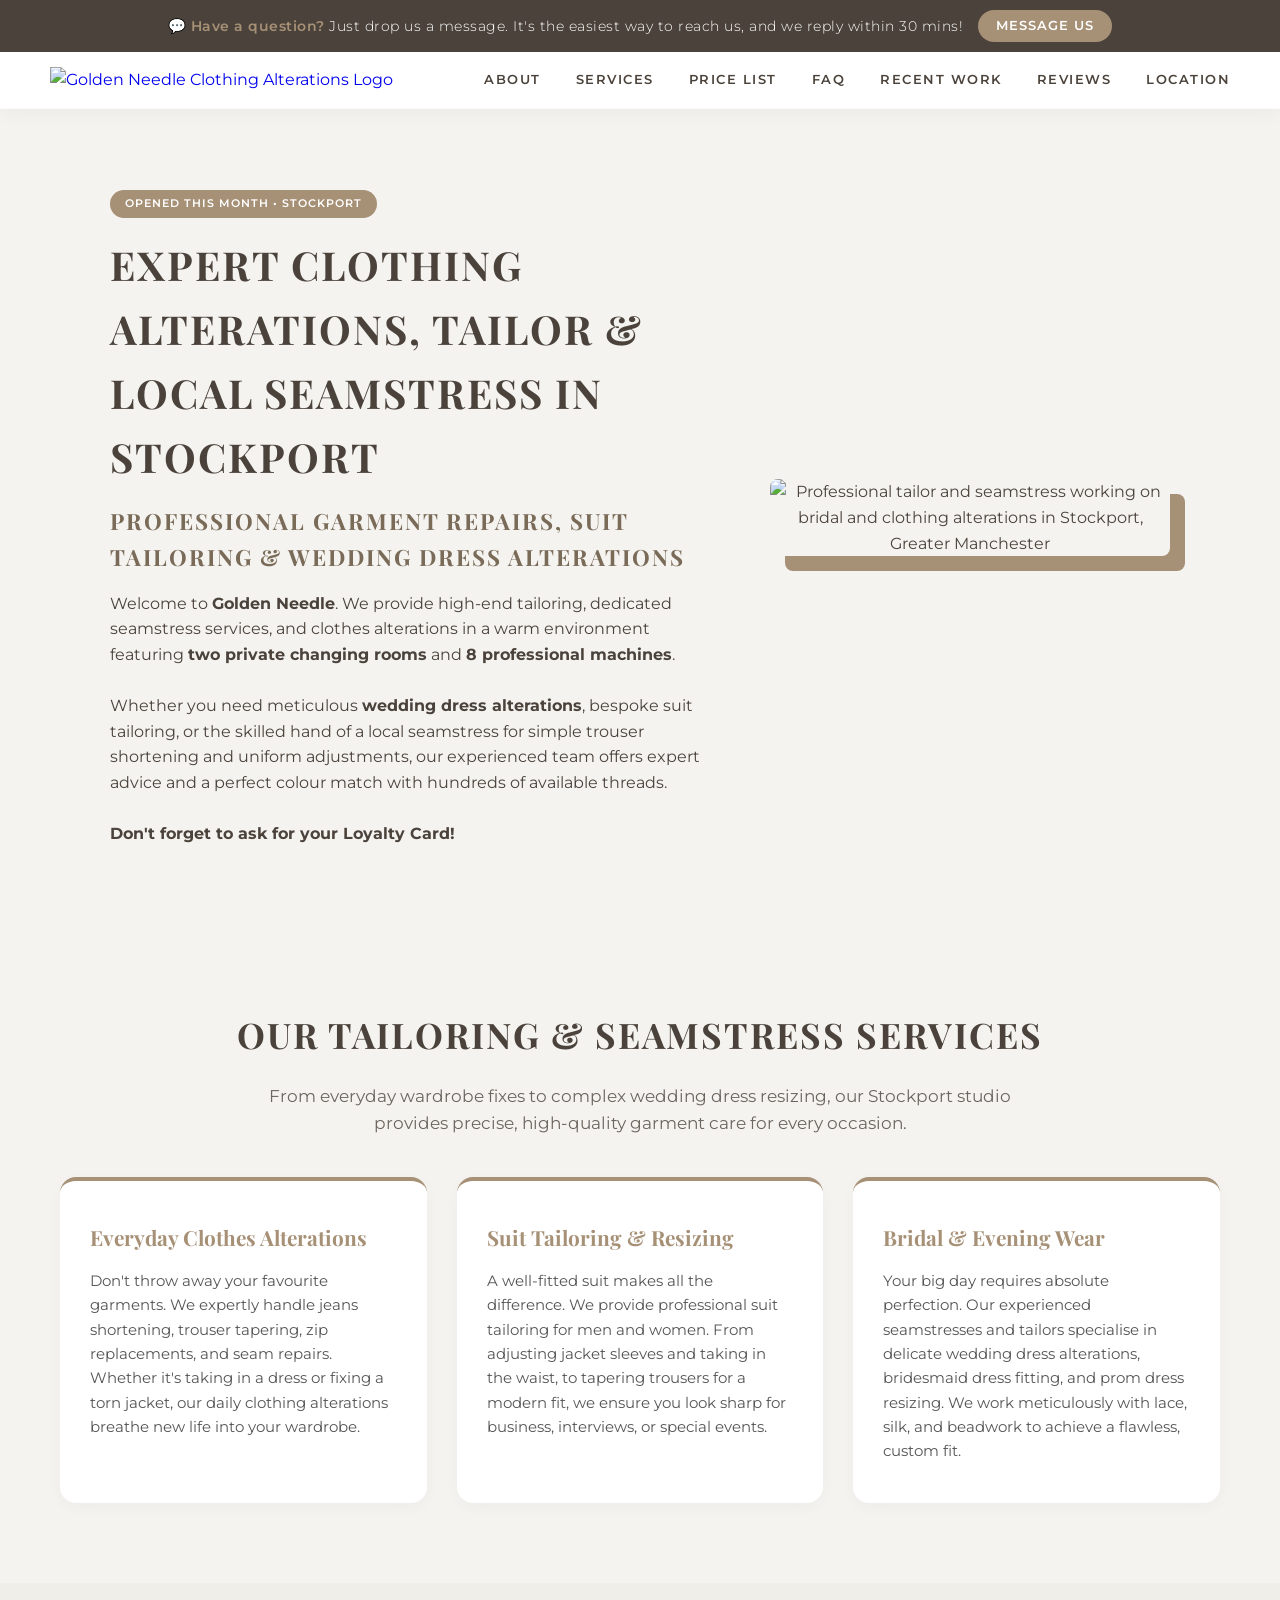
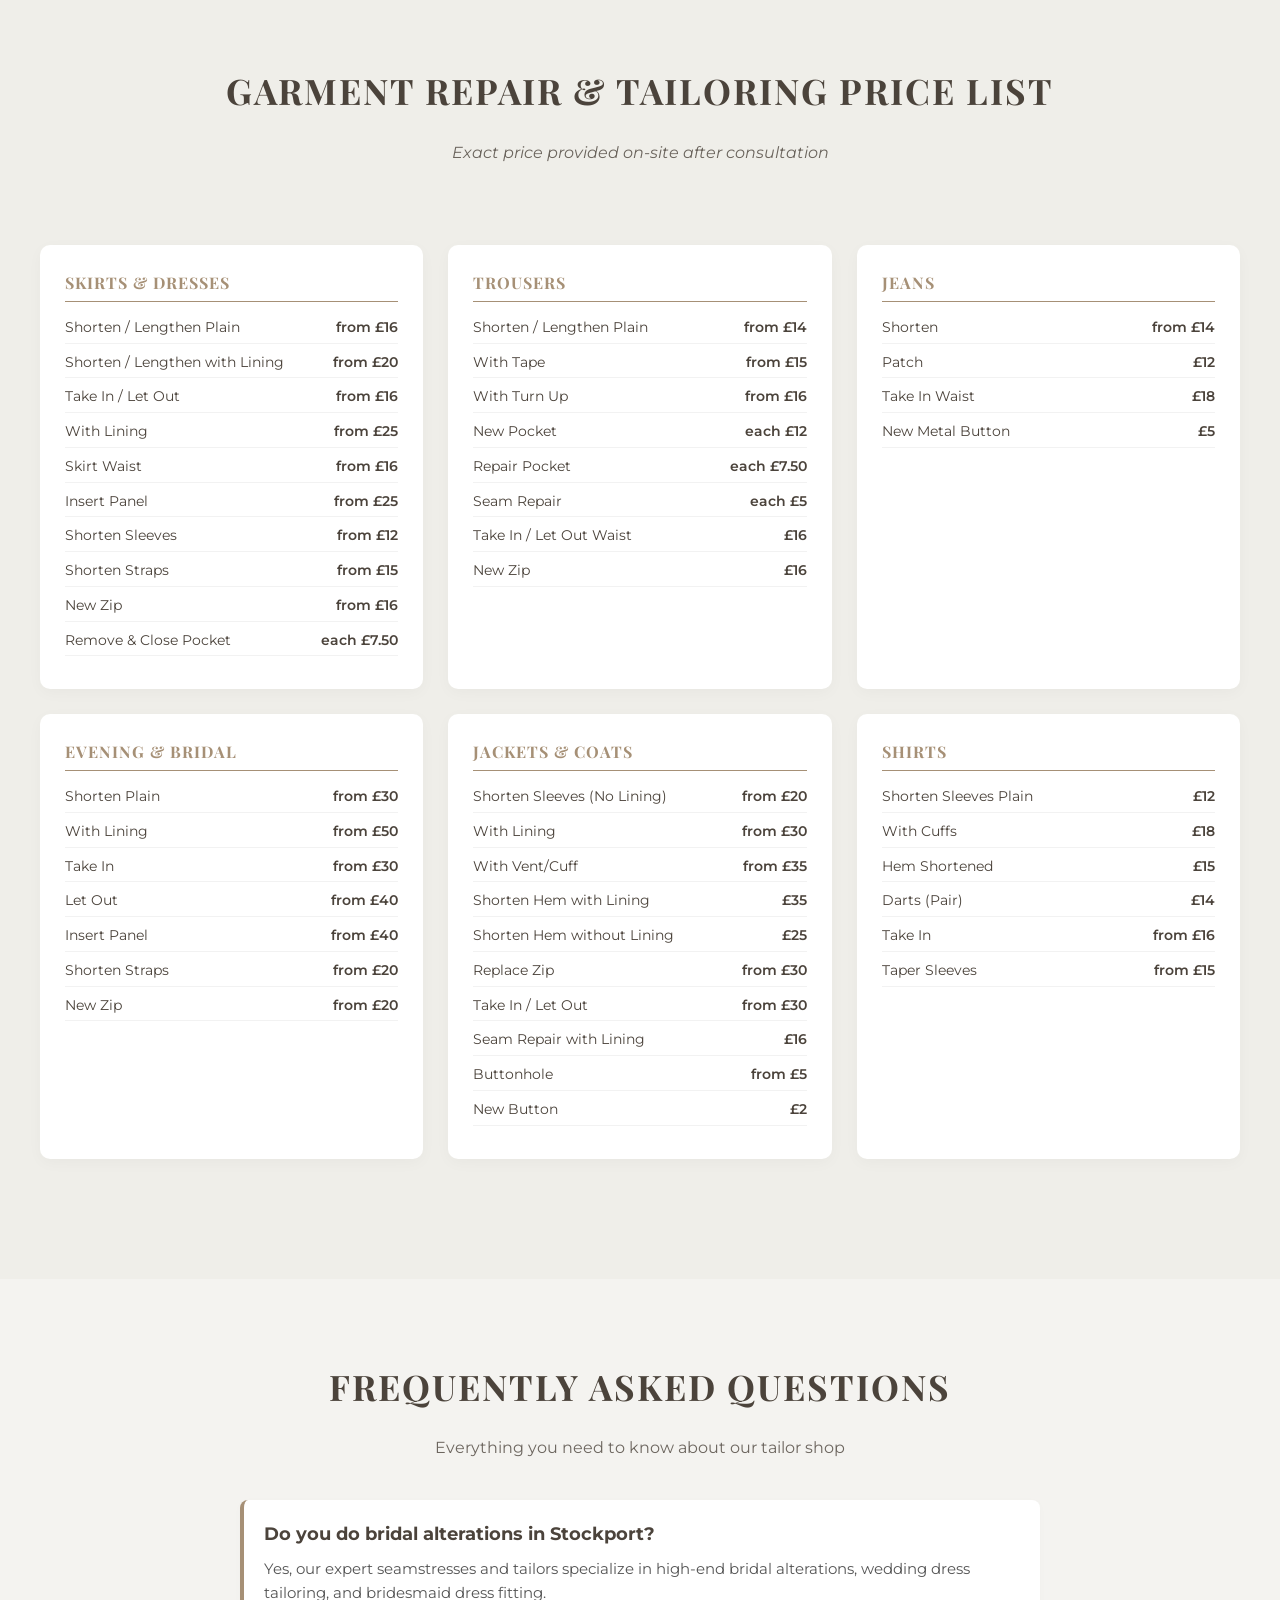
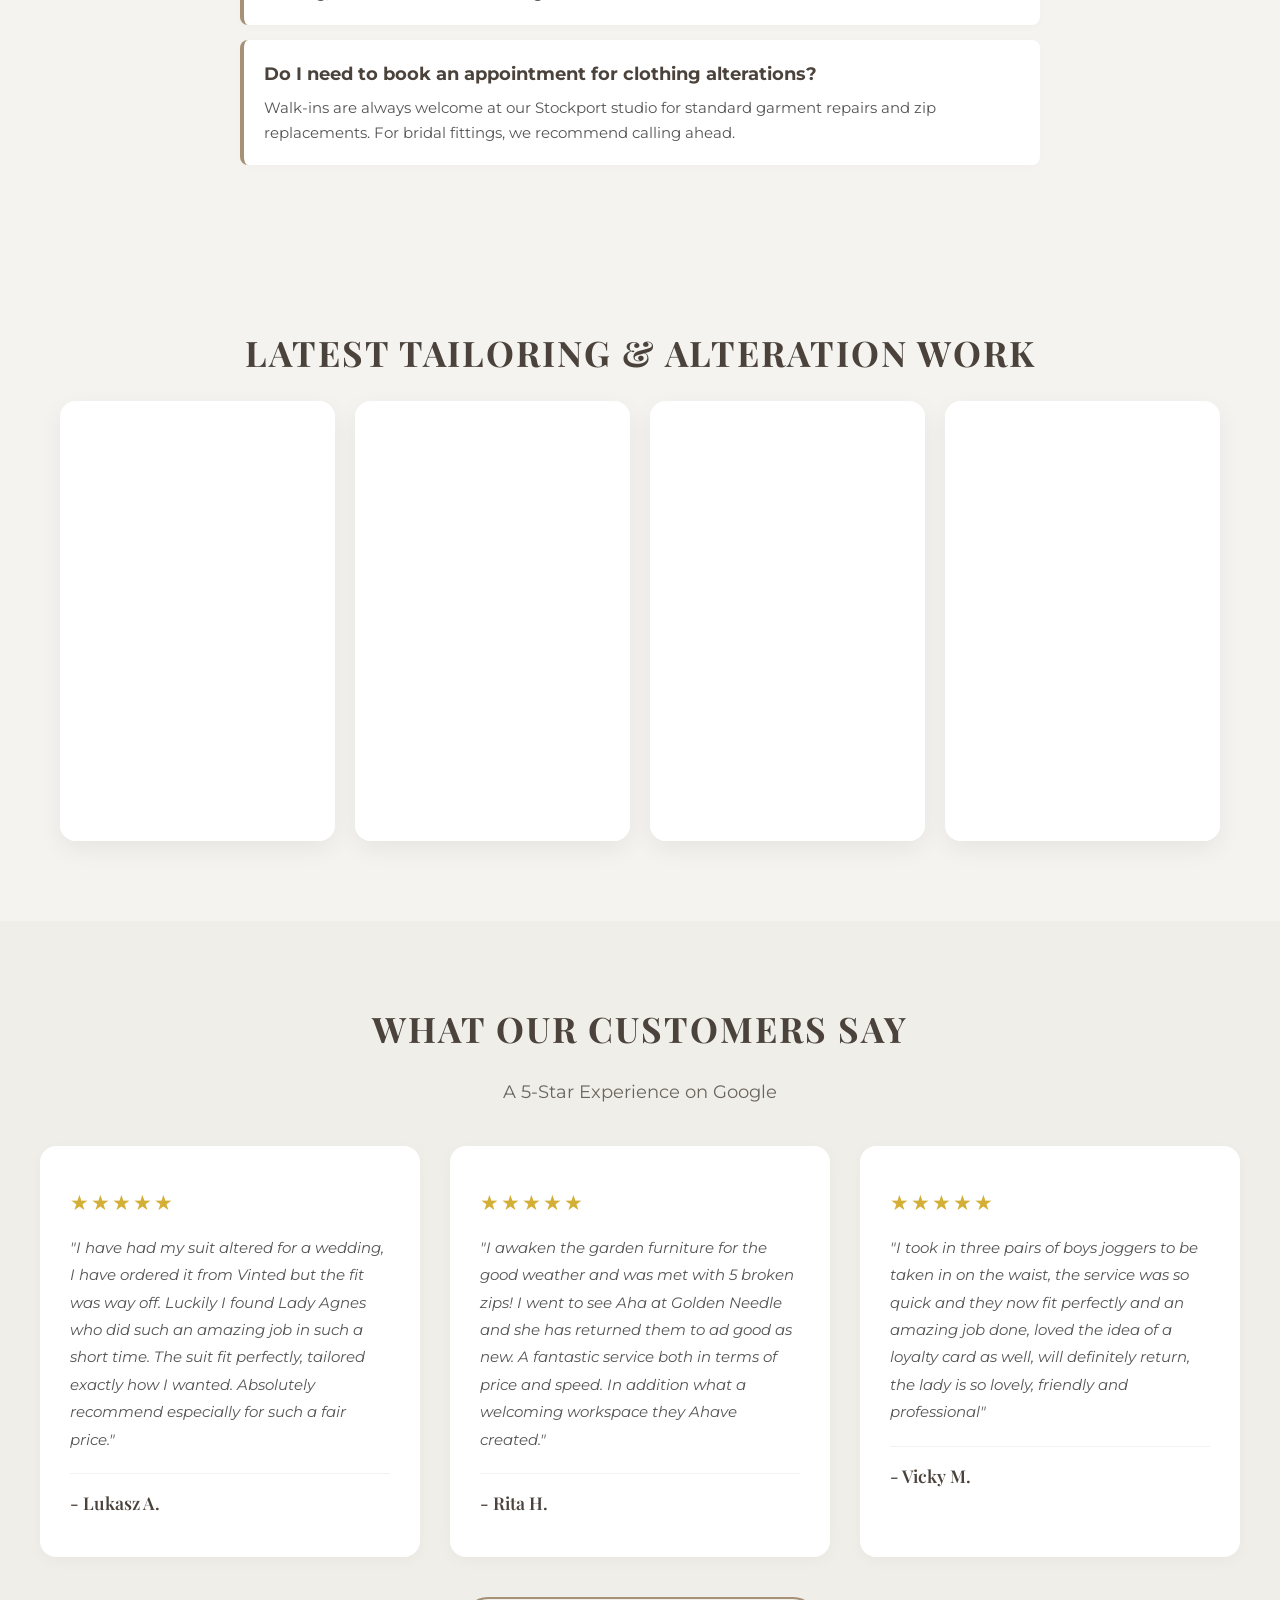
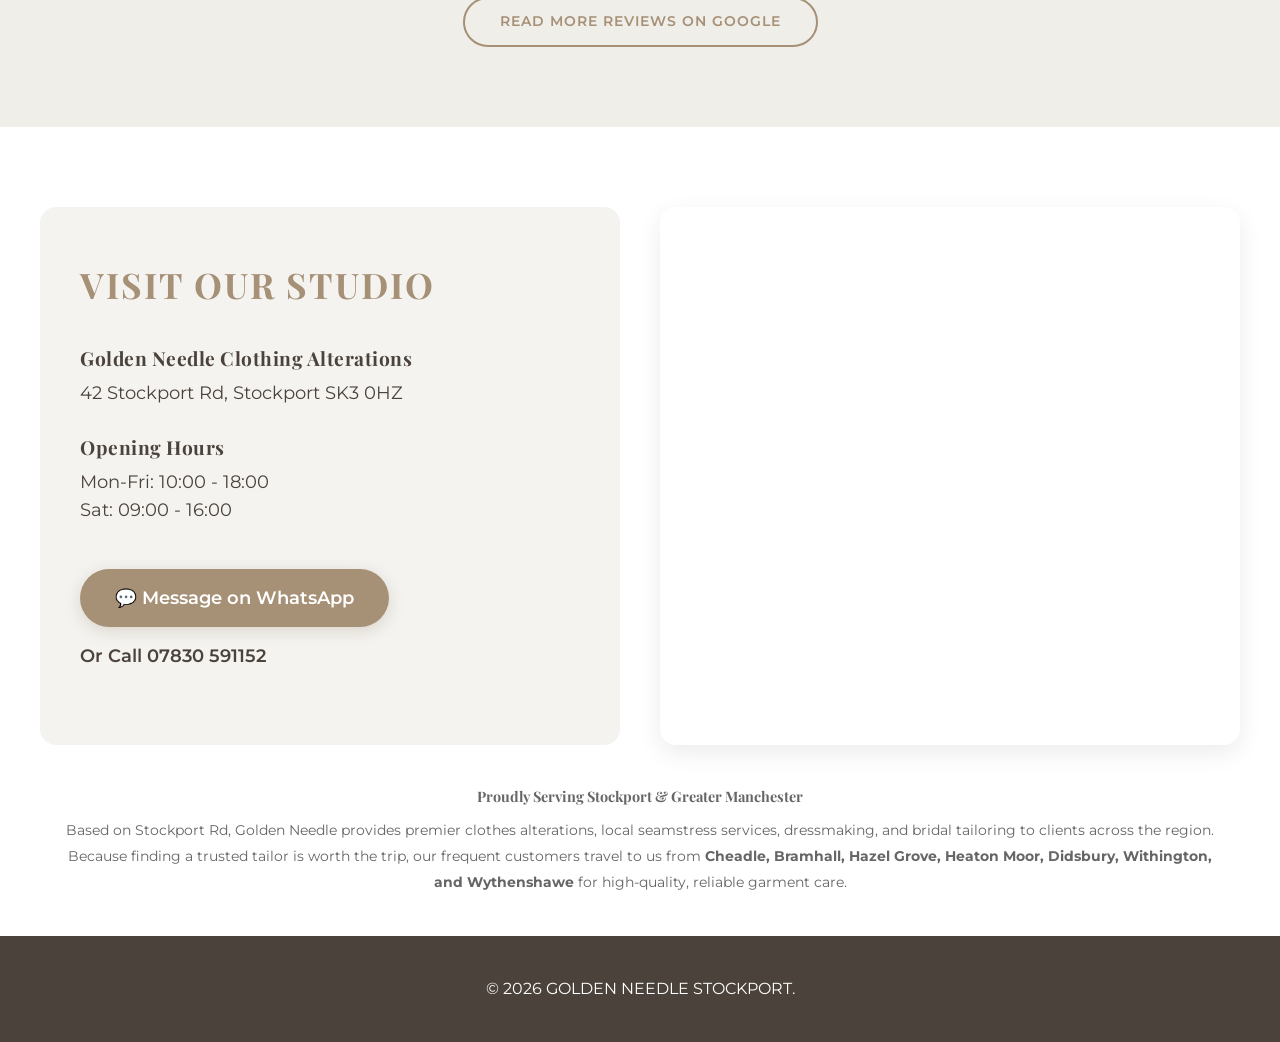
==== index.html @ 13699a10 "Update index.html" ====
<!DOCTYPE html>
<html lang="en-GB"> <head>
    <meta charset="UTF-8">
    <meta name="viewport" content="width=device-width, initial-scale=1.0">
    <meta name="theme-color" content="#A69076"> 
    <title>Clothing Alterations, Tailor & Seamstress Stockport | Golden Needle</title>
    <meta name="description" content="Top-rated clothing alterations, local seamstress, and tailor in Stockport. Serving Cheadle, Bramhall, Didsbury, and Greater Manchester. Bridal, suits, and everyday garment repairs.">
    <meta name="keywords" content="clothes alterations stockport, tailor stockport, local seamstress stockport, clothing repairs cheadle, wedding dress alterations stockport, suit tailoring bramhall">
    <link rel="canonical" href="https://www.yourwebsite.com/">
    
    <link rel="icon" href="logo-96x96.png" sizes="96x96" type="image/png">
    <link rel="apple-touch-icon" href="apple-touch-icon.png"> 
    <meta property="og:title" content="Golden Needle | Expert Clothing Alterations, Tailor & Seamstress">
    <meta property="og:description" content="Professional tailoring and local seamstress serving Stockport and Greater Manchester. Bridal wear, suits, and everyday garment repairs.">
    <meta property="og:image" content="image_0.png">
    <meta property="og:type" content="website">

    <script type="application/ld+json">
    [
      {
        "@context": "https://schema.org",
        "@type": "TailorShop",
        "name": "Golden Needle Clothing Alterations",
        "image": "image_0.png",
        "logo": "image_0.png",
        "url": "https://www.yourwebsite.com/",
        "telephone": "07830591152",
        "address": {
          "@type": "PostalAddress",
          "streetAddress": "42 Stockport Rd",
          "addressLocality": "Stockport",
          "postalCode": "SK3 0HZ",
          "addressRegion": "Greater Manchester",
          "addressCountry": "GB"
        },
        "geo": {
          "@type": "GeoCoordinates",
          "latitude": 53.4084, 
          "longitude": -2.1493 
        },
        "areaServed": [
          {"@type": "City", "name": "Stockport"},
          {"@type": "City", "name": "Cheadle"},
          {"@type": "City", "name": "Bramhall"},
          {"@type": "City", "name": "Hazel Grove"},
          {"@type": "City", "name": "Heaton Moor"},
          {"@type": "City", "name": "Didsbury"},
          {"@type": "City", "name": "Manchester"}
        ],
        "openingHoursSpecification": [
          {
            "@type": "OpeningHoursSpecification",
            "dayOfWeek": ["Monday", "Tuesday", "Wednesday", "Thursday", "Friday"],
            "opens": "10:00",
            "closes": "18:00"
          },
          {
            "@type": "OpeningHoursSpecification",
            "dayOfWeek": "Saturday",
            "opens": "09:00",
            "closes": "16:00"
          }
        ],
        "priceRange": "£"
      },
      {
        "@context": "https://schema.org",
        "@type": "FAQPage",
        "mainEntity": [
          {
            "@type": "Question",
            "name": "Do you do bridal alterations in Stockport?",
            "acceptedAnswer": {
              "@type": "Answer",
              "text": "Yes, our expert seamstresses and tailors specialize in high-end bridal alterations, wedding dress tailoring, and bridesmaid dress fitting."
            }
          },
          {
            "@type": "Question",
            "name": "Do I need to book an appointment for clothing alterations?",
            "acceptedAnswer": {
              "@type": "Answer",
              "text": "Walk-ins are always welcome at our Stockport studio for standard garment repairs and zip replacements. For bridal fittings, we recommend calling ahead."
            }
          }
        ]
      }
    ]
    </script>

    <style>
        @import url('https://fonts.googleapis.com/css2?family=Montserrat:wght@300;400;600&family=Playfair+Display:ital,wght@0,600;1,600&display=swap');

        :root {
            --bg-color: #F4F3F0; 
            --text-color: #4B433B; 
            --accent-color: #A69076; 
        }

        * { margin: 0; padding: 0; box-sizing: border-box; scroll-behavior: smooth; }
        body { font-family: 'Montserrat', sans-serif; background-color: var(--bg-color); color: var(--text-color); line-height: 1.6; }
        h1, h2, h3, h4 { font-family: 'Playfair Display', serif; }
        
        /* Updated Subtle Top Banner */
        .top-banner {
            background-color: var(--text-color);
            color: #ffffff;
            text-align: center;
            padding: 10px 20px;
            font-size: 0.9rem;
            display: flex;
            justify-content: center;
            align-items: center;
            gap: 15px;
            flex-wrap: wrap;
            z-index: 1001;
            position: relative;
            letter-spacing: 0.5px;
        }
        .top-banner p { margin: 0; font-weight: 300; }
        .top-banner strong { font-weight: 600; color: var(--accent-color); }
        .wa-btn-small {
            background-color: var(--accent-color);
            color: #ffffff;
            text-decoration: none;
            padding: 6px 18px;
            border-radius: 30px;
            font-weight: 600;
            font-size: 0.8rem;
            text-transform: uppercase;
            letter-spacing: 1px;
            transition: background-color 0.2s ease, transform 0.2s ease;
        }
        .wa-btn-small:hover {
            background-color: #8f7961;
            transform: translateY(-2px);
        }

        header {
            padding: 15px 50px;
            display: flex; justify-content: space-between; align-items: center;
            background-color: rgba(255, 255, 255, 0.95);
            backdrop-filter: blur(10px);
            -webkit-backdrop-filter: blur(10px);
            position: sticky; top: 0; z-index: 1000;
            box-shadow: 0 4px 20px rgba(0,0,0,0.04);
            border-bottom: 1px solid rgba(0,0,0,0.02);
        }

        .logo { display: flex; align-items: center; text-decoration: none; }
        .logo-img { max-height: 90px; width: auto; display: block; }

        .nav-links { display: flex; align-items: center; }
        .nav-links a { 
            margin-left: 35px; font-weight: 600; text-transform: uppercase; 
            font-size: 0.8rem; letter-spacing: 1.5px; text-decoration: none; 
            color: var(--text-color); transition: color 0.3s ease; position: relative;
        }
        .nav-links a::after {
            content: ''; position: absolute; width: 0; height: 2px;
            bottom: -6px; left: 0; background-color: var(--accent-color); transition: width 0.3s ease;
        }
        .nav-links a:hover { color: var(--accent-color); }
        .nav-links a:hover::after { width: 100%; }

        .about-section { 
            padding: 80px 20px; max-width: 1100px; margin: 0 auto; 
            display: grid; grid-template-columns: 1.2fr 0.8fr; gap: 60px; align-items: center; 
        }
        .about-text { text-align: left; }
        .about-images img { 
            width: 100%; height: auto; border-radius: 8px; box-shadow: 15px 15px 0px var(--accent-color); 
        }
        .badge { display: inline-block; padding: 5px 15px; background: var(--accent-color); color: white; border-radius: 20px; font-size: 0.7rem; font-weight: 600; margin-bottom: 15px; letter-spacing: 1px; }

        .price-grid { display: grid; grid-template-columns: repeat(auto-fit, minmax(320px, 1fr)); gap: 25px; padding: 40px 0; }
        .price-cat { background: #fff; padding: 25px; border-radius: 10px; text-align: left; box-shadow: 0 4px 15px rgba(0,0,0,0.03); }
        .price-cat h3 { border-bottom: 1px solid var(--accent-color); margin-bottom: 15px; padding-bottom: 5px; text-transform: uppercase; font-size: 1rem; letter-spacing: 1px; color: var(--accent-color); }
        .item { display: flex; justify-content: space-between; margin-bottom: 8px; font-size: 0.85rem; border-bottom: 1px solid rgba(0,0,0,0.05); padding-bottom: 4px; }
        .item span:last-child { font-weight: 600; white-space: nowrap; padding-left: 10px; }

        section { padding: 80px 20px; max-width: 1200px; margin: 0 auto; text-align: center; }
        h1 { font-size: 2.5rem; margin-bottom: 15px; text-transform: uppercase; letter-spacing: 2px; }
        h2 { font-size: 2.2rem; margin-bottom: 20px; text-transform: uppercase; letter-spacing: 2px; }

        /* FAQ Section Styling */
        .faq-grid { display: grid; grid-template-columns: 1fr; gap: 15px; text-align: left; max-width: 800px; margin: 40px auto 0; }
        .faq-item { background: #fff; padding: 20px; border-radius: 8px; border-left: 4px solid var(--accent-color); box-shadow: 0 2px 10px rgba(0,0,0,0.02); }
        .faq-item h3 { font-family: 'Montserrat', sans-serif; font-size: 1.1rem; color: var(--text-color); margin-bottom: 8px; }
        .faq-item p { font-size: 0.95rem; color: #555; }

        .insta-container { padding: 80px 20px; background-color: var(--bg-color); }
        .insta-grid { display: grid; grid-template-columns: repeat(4, 1fr); gap: 20px; max-width: 1200px; margin: 0 auto; }
        .insta-item { background: #ffffff; border-radius: 16px; overflow: hidden; box-shadow: 0 8px 24px rgba(0, 0, 0, 0.06); transition: transform 0.3s ease, box-shadow 0.3s ease; }
        .insta-item:hover { transform: translateY(-4px); box-shadow: 0 12px 32px rgba(0, 0, 0, 0.12); }
        .insta-item iframe { width: 100%; height: 440px; border: none; background: #fff; display: block; }

        #reviews { background-color: #efeee9; max-width: 100%; }
        .review-grid { display: grid; grid-template-columns: repeat(auto-fit, minmax(300px, 1fr)); gap: 30px; max-width: 1200px; margin: 40px auto 0; }
        .review-card { background: #ffffff; padding: 40px 30px; border-radius: 16px; box-shadow: 0 4px 15px rgba(0,0,0,0.03); text-align: left; position: relative; }
        .stars { color: #D4AF37; font-size: 1.3rem; margin-bottom: 15px; letter-spacing: 2px; }
        .review-text { font-style: italic; margin-bottom: 20px; color: #555; line-height: 1.8; font-size: 0.95rem; }
        .reviewer-name { font-weight: 600; font-family: 'Playfair Display', serif; color: var(--text-color); font-size: 1.1rem; border-top: 1px solid rgba(0,0,0,0.05); padding-top: 15px; }
        
        .btn-outline { display: inline-block; margin-top: 40px; padding: 12px 35px; border: 2px solid var(--accent-color); color: var(--accent-color); text-decoration: none; font-weight: 600; border-radius: 30px; transition: all 0.3s ease; text-transform: uppercase; font-size: 0.85rem; letter-spacing: 1px; }
        .btn-outline:hover { background-color: var(--accent-color); color: #ffffff; }

        #contact { background-color: #ffffff; max-width: 100%; padding-bottom: 40px; }
        .contact-wrapper { max-width: 1200px; margin: 0 auto; display: grid; grid-template-columns: 1fr 1fr; gap: 40px; align-items: stretch; }
        .contact-card { background-color: var(--bg-color); padding: 50px 40px; border-radius: 16px; text-align: left; display: flex; flex-direction: column; justify-content: center; }
        .contact-card h2 { text-align: left; margin-bottom: 30px; color: var(--accent-color); }
        .contact-info-block { margin-bottom: 25px; font-size: 1.1rem; }
        .contact-info-block strong { display: block; margin-bottom: 5px; color: var(--text-color); font-family: 'Playfair Display', serif; font-size: 1.2rem; letter-spacing: 0.5px; }
        
        /* Updated Call/Message Button for Contact Section */
        .btn-call { display: inline-block; margin-top: 10px; padding: 15px 35px; background-color: var(--accent-color); color: #ffffff; text-decoration: none; font-weight: 600; border-radius: 30px; text-align: center; transition: background-color 0.3s ease, transform 0.2s ease; box-shadow: 0 4px 15px rgba(166, 144, 118, 0.3); }
        .btn-call:hover { background-color: #8f7961; transform: translateY(-2px); }
        
        .map-container { border-radius: 16px; overflow: hidden; box-shadow: 0 8px 24px rgba(0, 0, 0, 0.08); min-height: 450px; }
        .map-container iframe { width: 100%; height: 100%; border: none; display: block; }
        
        .service-areas { max-width: 1200px; margin: 40px auto 0; text-align: center; padding: 0 20px; font-size: 0.9rem; color: #666; }
        .service-areas p { margin-top: 10px; line-height: 1.8; }

        @media (max-width: 992px) { .insta-grid { grid-template-columns: repeat(2, 1fr); } }
        @media (max-width: 850px) { .contact-wrapper { grid-template-columns: 1fr; } .map-container { min-height: 350px; } }
        @media (max-width: 768px) {
            .top-banner { flex-direction: column; gap: 10px; text-align: center; padding: 15px; }
            header { padding: 15px 20px; flex-direction: column; gap: 15px; }
            .nav-links { flex-wrap: wrap; justify-content: center; gap: 15px; }
            .nav-links a { margin-left: 0; }
            .about-section { grid-template-columns: 1fr; text-align: center; }
            .about-text { order: 2; }
            .about-images { order: 1; margin-bottom: 40px; }
            .insta-container { padding: 40px 15px; }
            h1 { font-size: 2rem; }
            h2 { font-size: 1.8rem; }
            .contact-card { padding: 30px 20px; }
            .insta-grid { grid-template-columns: 1fr; }
        }
    </style>
</head>
<body>

    <div class="top-banner">
        <p>💬 <strong>Have a question?</strong> Just drop us a message. It's the easiest way to reach us, and we reply within 30 mins!</p>
        <a href="https://wa.me/447830591152" target="_blank" rel="noopener noreferrer" class="wa-btn-small">Message Us</a>
    </div>

    <header>
        <a href="#" class="logo" aria-label="Golden Needle Home">
            <img src="image_0.png" alt="Golden Needle Clothing Alterations Logo" class="logo-img">
        </a>
        <nav class="nav-links" aria-label="Main Navigation">
            <a href="#about">About</a>
            <a href="#services">Services</a>
            <a href="#prices">Price List</a>
            <a href="#faq">FAQ</a>
            <a href="#social">Recent Work</a>
            <a href="#reviews">Reviews</a>
            <a href="#contact">Location</a>
        </nav>
    </header>

    <main>
        <section id="about" class="about-section">
            <div class="about-text">
                <span class="badge">OPENED THIS MONTH • STOCKPORT</span>
                
                <h1>Expert Clothing Alterations, Tailor & Local Seamstress in Stockport</h1>
                <h2 style="font-size: 1.4rem; color: #7a6b58; margin-bottom: 15px;">Professional Garment Repairs, Suit Tailoring & Wedding Dress Alterations</h2>
                
                <p>Welcome to <strong>Golden Needle</strong>. We provide high-end tailoring, dedicated seamstress services, and clothes alterations in a warm environment featuring <strong>two private changing rooms</strong> and <strong>8 professional machines</strong>.</p>
                <br>
                <p>Whether you need meticulous <strong>wedding dress alterations</strong>, bespoke suit tailoring, or the skilled hand of a local seamstress for simple trouser shortening and uniform adjustments, our experienced team offers expert advice and a perfect colour match with hundreds of available threads.</p>
                <br>
                <p><strong>Don't forget to ask for your Loyalty Card!</strong></p>
            </div>
            <div class="about-images">
                <img src="lady.jpg" alt="Professional tailor and seamstress working on bridal and clothing alterations in Stockport, Greater Manchester">
            </div>
        </section>

        <section id="services" style="padding: 80px 20px; max-width: 1200px; margin: 0 auto; text-align: center;">
            <h2>Our Tailoring & Seamstress Services</h2>
            <p style="opacity: 0.8; max-width: 800px; margin: 0 auto 40px; font-size: 1.05rem;">
                From everyday wardrobe fixes to complex wedding dress resizing, our Stockport studio provides precise, high-quality garment care for every occasion.
            </p>

            <div style="display: grid; grid-template-columns: repeat(auto-fit, minmax(300px, 1fr)); gap: 30px; text-align: left;">
                
                <div style="background: #fff; padding: 40px 30px; border-radius: 16px; box-shadow: 0 4px 15px rgba(0,0,0,0.03); border-top: 4px solid var(--accent-color);">
                    <h3 style="margin-bottom: 15px; color: var(--accent-color); font-size: 1.3rem;">Everyday Clothes Alterations</h3>
                    <p style="font-size: 0.95rem; color: #555;">
                        Don't throw away your favourite garments. We expertly handle jeans shortening, trouser tapering, zip replacements, and seam repairs. Whether it's taking in a dress or fixing a torn jacket, our daily clothing alterations breathe new life into your wardrobe.
                    </p>
                </div>

                <div style="background: #fff; padding: 40px 30px; border-radius: 16px; box-shadow: 0 4px 15px rgba(0,0,0,0.03); border-top: 4px solid var(--accent-color);">
                    <h3 style="margin-bottom: 15px; color: var(--accent-color); font-size: 1.3rem;">Suit Tailoring & Resizing</h3>
                    <p style="font-size: 0.95rem; color: #555;">
                        A well-fitted suit makes all the difference. We provide professional suit tailoring for men and women. From adjusting jacket sleeves and taking in the waist, to tapering trousers for a modern fit, we ensure you look sharp for business, interviews, or special events.
                    </p>
                </div>

                <div style="background: #fff; padding: 40px 30px; border-radius: 16px; box-shadow: 0 4px 15px rgba(0,0,0,0.03); border-top: 4px solid var(--accent-color);">
                    <h3 style="margin-bottom: 15px; color: var(--accent-color); font-size: 1.3rem;">Bridal & Evening Wear</h3>
                    <p style="font-size: 0.95rem; color: #555;">
                        Your big day requires absolute perfection. Our experienced seamstresses and tailors specialise in delicate wedding dress alterations, bridesmaid dress fitting, and prom dress resizing. We work meticulously with lace, silk, and beadwork to achieve a flawless, custom fit.
                    </p>
                </div>

            </div>
        </section>

        <section id="prices" style="background: #efeee9; max-width: 100%;">
            <div style="max-width: 1200px; margin: 0 auto;">
                <h2>Garment Repair & Tailoring Price List</h2>
                <p style="margin-bottom: 40px; opacity: 0.8;"><i>Exact price provided on-site after consultation</i></p>
                
                <div class="price-grid">
                    <div class="price-cat">
                        <h3>Skirts & Dresses</h3>
                        <div class="item"><span>Shorten / Lengthen Plain</span> <span>from £16</span></div>
                        <div class="item"><span>Shorten / Lengthen with Lining</span> <span>from £20</span></div>
                        <div class="item"><span>Take In / Let Out</span> <span>from £16</span></div>
                        <div class="item"><span>With Lining</span> <span>from £25</span></div>
                        <div class="item"><span>Skirt Waist</span> <span>from £16</span></div>
                        <div class="item"><span>Insert Panel</span> <span>from £25</span></div>
                        <div class="item"><span>Shorten Sleeves</span> <span>from £12</span></div>
                        <div class="item"><span>Shorten Straps</span> <span>from £15</span></div>
                        <div class="item"><span>New Zip</span> <span>from £16</span></div>
                        <div class="item"><span>Remove & Close Pocket</span> <span>each £7.50</span></div>
                    </div>

                    <div class="price-cat">
                        <h3>Trousers</h3>
                        <div class="item"><span>Shorten / Lengthen Plain</span> <span>from £14</span></div>
                        <div class="item"><span>With Tape</span> <span>from £15</span></div>
                        <div class="item"><span>With Turn Up</span> <span>from £16</span></div>
                        <div class="item"><span>New Pocket</span> <span>each £12</span></div>
                        <div class="item"><span>Repair Pocket</span> <span>each £7.50</span></div>
                        <div class="item"><span>Seam Repair</span> <span>each £5</span></div>
                        <div class="item"><span>Take In / Let Out Waist</span> <span>£16</span></div>
                        <div class="item"><span>New Zip</span> <span>£16</span></div>
                    </div>

                    <div class="price-cat">
                        <h3>Jeans</h3>
                        <div class="item"><span>Shorten</span> <span>from £14</span></div>
                        <div class="item"><span>Patch</span> <span>£12</span></div>
                        <div class="item"><span>Take In Waist</span> <span>£18</span></div>
                        <div class="item"><span>New Metal Button</span> <span>£5</span></div>
                    </div>

                    <div class="price-cat">
                        <h3>Evening & Bridal</h3> 
                        <div class="item"><span>Shorten Plain</span> <span>from £30</span></div>
                        <div class="item"><span>With Lining</span> <span>from £50</span></div>
                        <div class="item"><span>Take In</span> <span>from £30</span></div>
                        <div class="item"><span>Let Out</span> <span>from £40</span></div>
                        <div class="item"><span>Insert Panel</span> <span>from £40</span></div>
                        <div class="item"><span>Shorten Straps</span> <span>from £20</span></div>
                        <div class="item"><span>New Zip</span> <span>from £20</span></div>
                    </div>

                    <div class="price-cat">
                        <h3>Jackets & Coats</h3>
                        <div class="item"><span>Shorten Sleeves (No Lining)</span> <span>from £20</span></div>
                        <div class="item"><span>With Lining</span> <span>from £30</span></div>
                        <div class="item"><span>With Vent/Cuff</span> <span>from £35</span></div>
                        <div class="item"><span>Shorten Hem with Lining</span> <span>£35</span></div>
                        <div class="item"><span>Shorten Hem without Lining</span> <span>£25</span></div>
                        <div class="item"><span>Replace Zip</span> <span>from £30</span></div>
                        <div class="item"><span>Take In / Let Out</span> <span>from £30</span></div>
                        <div class="item"><span>Seam Repair with Lining</span> <span>£16</span></div>
                        <div class="item"><span>Buttonhole</span> <span>from £5</span></div>
                        <div class="item"><span>New Button</span> <span>£2</span></div>
                    </div>

                    <div class="price-cat">
                        <h3>Shirts</h3>
                        <div class="item"><span>Shorten Sleeves Plain</span> <span>£12</span></div>
                        <div class="item"><span>With Cuffs</span> <span>£18</span></div>
                        <div class="item"><span>Hem Shortened</span> <span>£15</span></div>
                        <div class="item"><span>Darts (Pair)</span> <span>£14</span></div>
                        <div class="item"><span>Take In</span> <span>from £16</span></div>
                        <div class="item"><span>Taper Sleeves</span> <span>from £15</span></div>
                    </div>
                </div>
            </div>
        </section>

        <section id="faq">
            <h2>Frequently Asked Questions</h2>
            <p style="opacity: 0.8;">Everything you need to know about our tailor shop</p>
            <div class="faq-grid">
                <div class="faq-item">
                    <h3>Do you do bridal alterations in Stockport?</h3>
                    <p>Yes, our expert seamstresses and tailors specialize in high-end bridal alterations, wedding dress tailoring, and bridesmaid dress fitting.</p>
                </div>
                <div class="faq-item">
                    <h3>Do I need to book an appointment for clothing alterations?</h3>
                    <p>Walk-ins are always welcome at our Stockport studio for standard garment repairs and zip replacements. For bridal fittings, we recommend calling ahead.</p>
                </div>
            </div>
        </section>

        <section id="social" class="insta-container">
            <h2>Latest Tailoring & Alteration Work</h2> 
            <div class="insta-grid">
                <div class="insta-item"><iframe src="https://www.instagram.com/p/DW0zI4PCFtZ/embed" scrolling="no" frameborder="0" title="Recent clothing alteration work on Instagram"></iframe></div>
                <div class="insta-item"><iframe src="https://www.instagram.com/p/DXCfQV3iLaf/embed" scrolling="no" frameborder="0" title="Recent clothing alteration work on Instagram"></iframe></div>
                <div class="insta-item"><iframe src="https://www.instagram.com/p/DXHDEPWiIbT/embed" scrolling="no" frameborder="0" title="Recent clothing alteration work on Instagram"></iframe></div>
                <div class="insta-item"><iframe src="https://www.instagram.com/p/DWzKpxYiH2Z/embed" scrolling="no" frameborder="0" title="Recent clothing alteration work on Instagram"></iframe></div>
            </div>
        </section>

        <section id="reviews">
            <div style="max-width: 1200px; margin: 0 auto; text-align: center;">
                <h2>What Our Customers Say</h2>
                <p style="opacity: 0.8; font-size: 1.1rem;">A 5-Star Experience on Google</p>

                 <div class="review-grid">
                    <div class="review-card">
                        <div class="stars" aria-label="5 out of 5 stars">★★★★★</div>
                        <p class="review-text">"I have had my suit altered for a wedding, I have ordered it from Vinted but the fit was way off. Luckily I found Lady Agnes who did such an amazing job in such a short time. The suit fit perfectly, tailored exactly how I wanted. Absolutely recommend especially for such a fair price."</p>
                        <div class="reviewer-name">- Lukasz A.</div>
                    </div>

                    <div class="review-card">
                        <div class="stars" aria-label="5 out of 5 stars">★★★★★</div>
                        <p class="review-text">"I awaken the garden furniture for the good weather and was met with 5 broken zips! I went to see Aha at Golden Needle and she has returned them to ad good as new. A fantastic service both in terms of price and speed. In addition what a welcoming workspace they Ahave created."</p>
                        <div class="reviewer-name">- Rita H.</div>
                    </div>

                    <div class="review-card">
                        <div class="stars" aria-label="5 out of 5 stars">★★★★★</div>
                        <p class="review-text">"I took in three pairs of boys joggers to be taken in on the waist, the service was so quick and they now fit perfectly and an amazing job done, loved the idea of a loyalty card as well, will definitely return, the lady is so lovely, friendly and professional"</p>
                        <div class="reviewer-name">- Vicky M.</div>
                    </div>
                </div>

                <a href="https://www.google.com/maps/place/Golden+Needle+Clothing+Alterations/@53.4042927,-2.1852642,18.77z/data=!4m6!3m5!1s0x487ba54ed1f361b7:0xab0fc0df907330dd!8m2!3d53.404274!4d-2.1849052!16s%2Fg%2F11yy2ww0c2?hl=en&entry=ttu&g_ep=EgoyMDI2MDQxMy4wIKXMDSoASAFQAw%3D%3D" target="_blank" rel="noopener noreferrer" class="btn-outline">Read More Reviews on Google</a>
            </div>
        </section>

        <section id="contact">
            <div class="contact-wrapper">
                <div class="contact-card">
                    <h2>Visit Our Studio</h2>
                    
                    <div class="contact-info-block">
                        <strong>Golden Needle Clothing Alterations</strong>
                        <address style="font-style: normal;">42 Stockport Rd, Stockport SK3 0HZ</address>
                    </div>

                    <div class="contact-info-block">
                        <strong>Opening Hours</strong>
                        Mon-Fri: 10:00 - 18:00<br>
                        Sat: 09:00 - 16:00
                    </div>

                    <div class="contact-info-block" style="margin-top: 10px;">
                        <a href="https://wa.me/447830591152" target="_blank" rel="noopener noreferrer" class="btn-call">💬 Message on WhatsApp</a>
                        <br>
                        <a href="tel:07830591152" style="display:inline-block; margin-top: 15px; color: var(--text-color); font-weight: 600; text-decoration: none;">Or Call 07830 591152</a>
                    </div>
                </div>

                <div class="map-container">
                    <iframe src="https://maps.google.com/maps?q=Golden%20Needle%20Clothing%20Alterations,%2042%20Stockport%20Rd,%20Stockport&t=&z=15&ie=UTF8&iwloc=&output=embed" allowfullscreen="" loading="lazy" title="Google Maps Location of Golden Needle"></iframe>
                </div>
            </div>

            <div class="service-areas">
                <h4>Proudly Serving Stockport & Greater Manchester</h4>
                <p>Based on Stockport Rd, Golden Needle provides premier clothes alterations, local seamstress services, dressmaking, and bridal tailoring to clients across the region. Because finding a trusted tailor is worth the trip, our frequent customers travel to us from <strong>Cheadle, Bramhall, Hazel Grove, Heaton Moor, Didsbury, Withington, and Wythenshawe</strong> for high-quality, reliable garment care.</p>
            </div>
        </section>
    </main>

    <footer style="padding: 40px; background: var(--text-color); color: white; text-align: center;">
        <p>© 2026 GOLDEN NEEDLE STOCKPORT.</p>
    </footer>

</body>
</html>
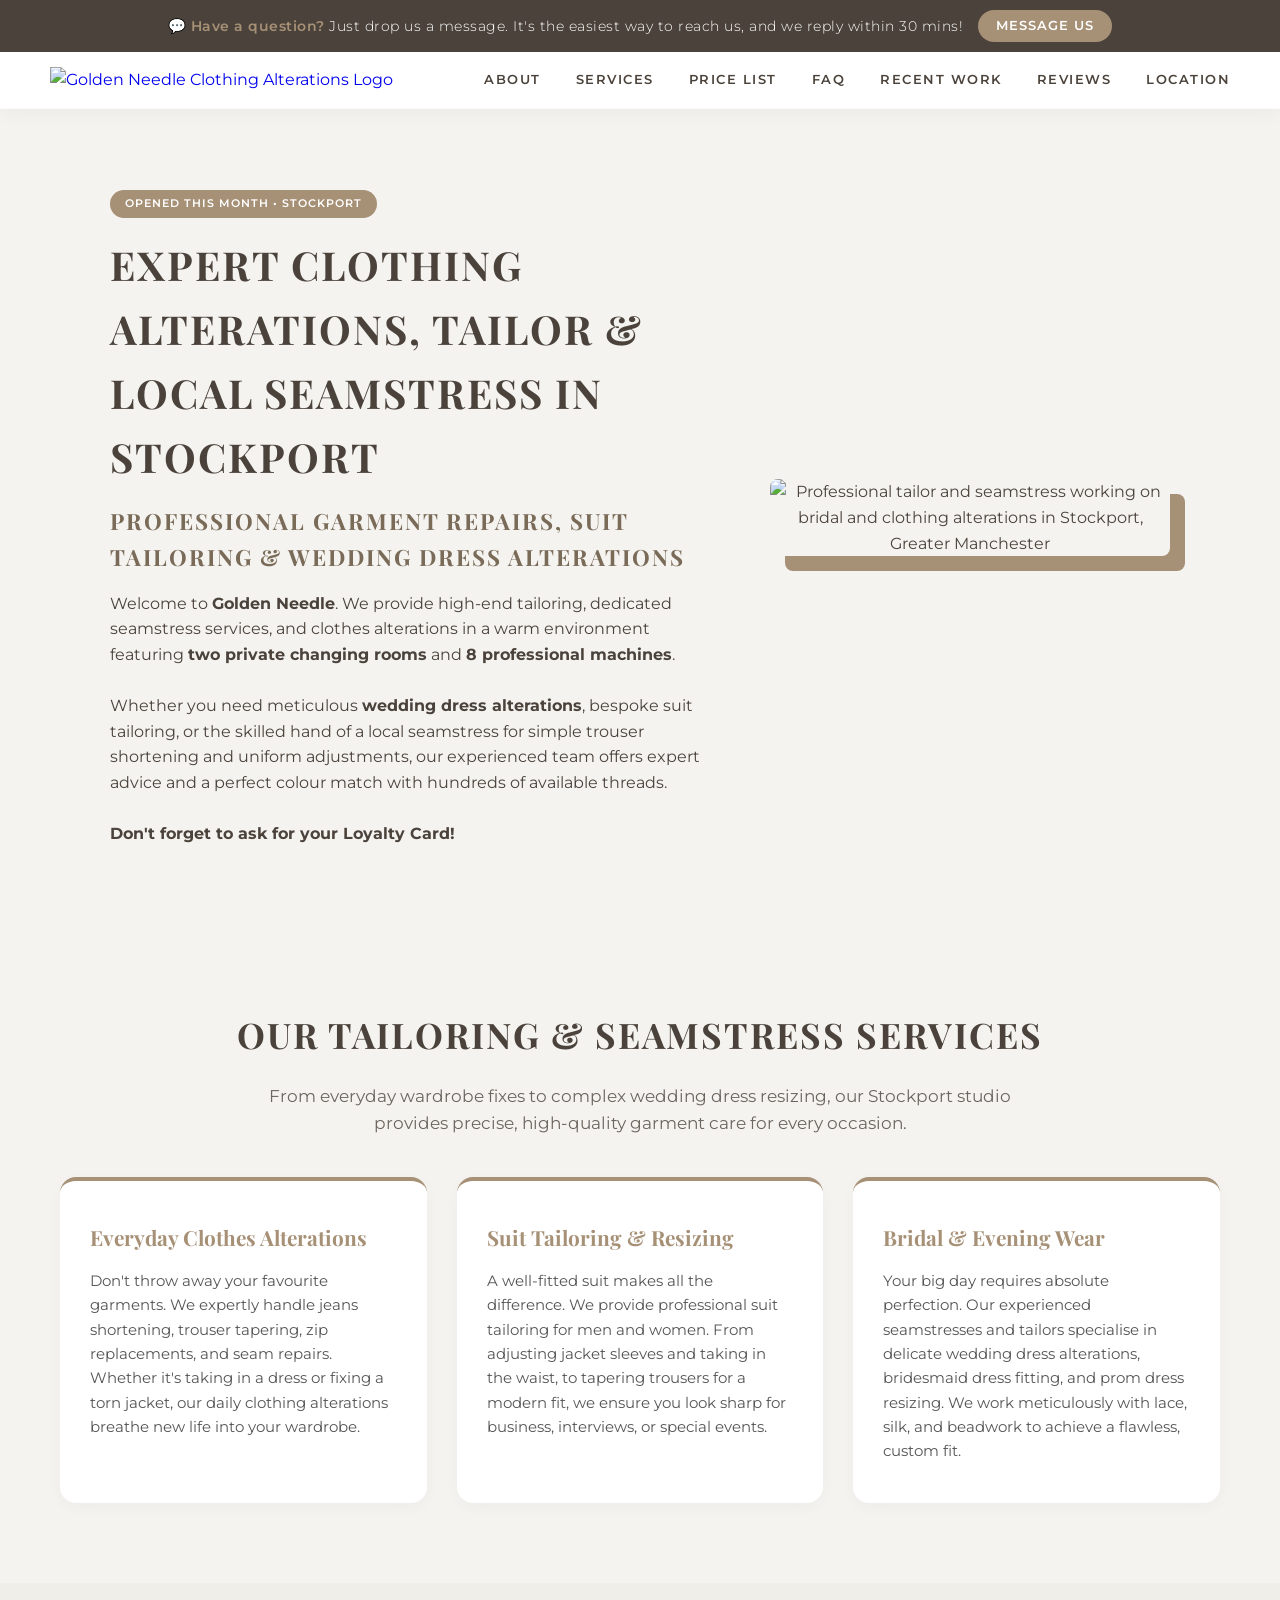
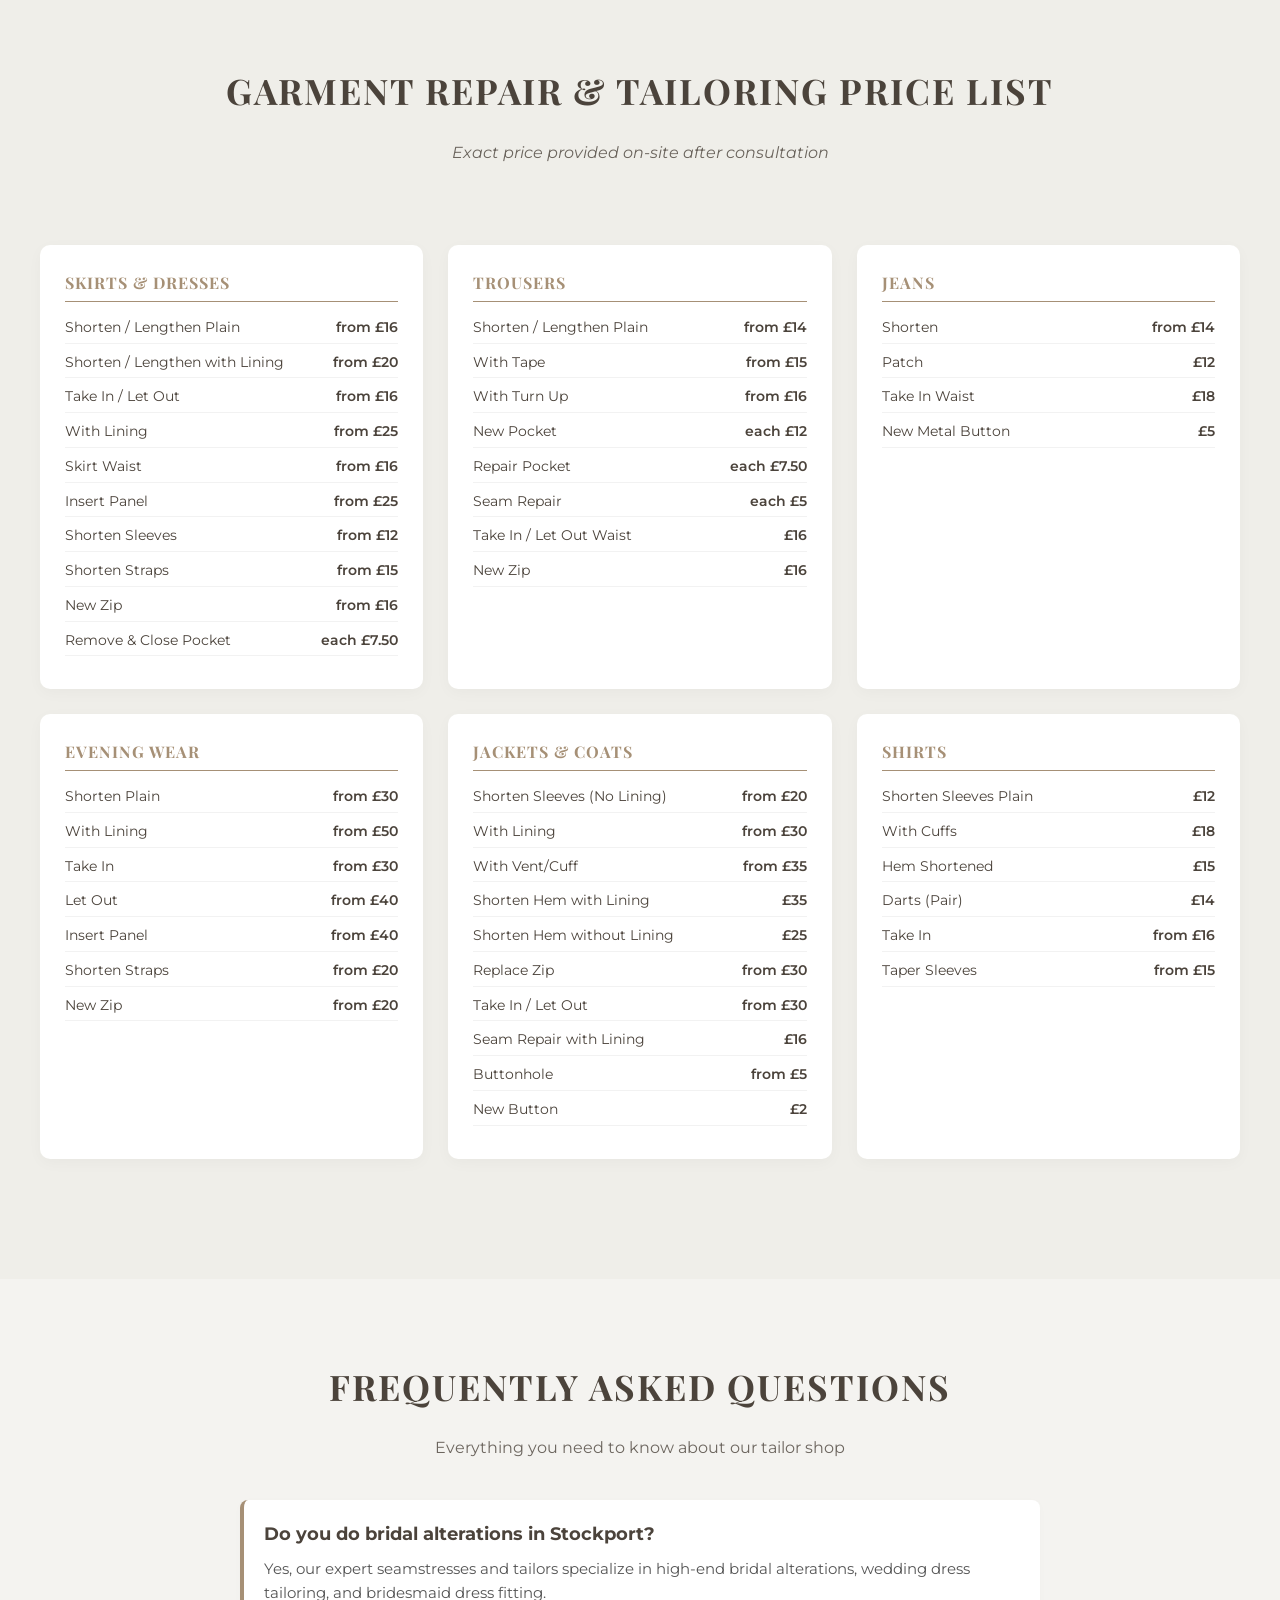
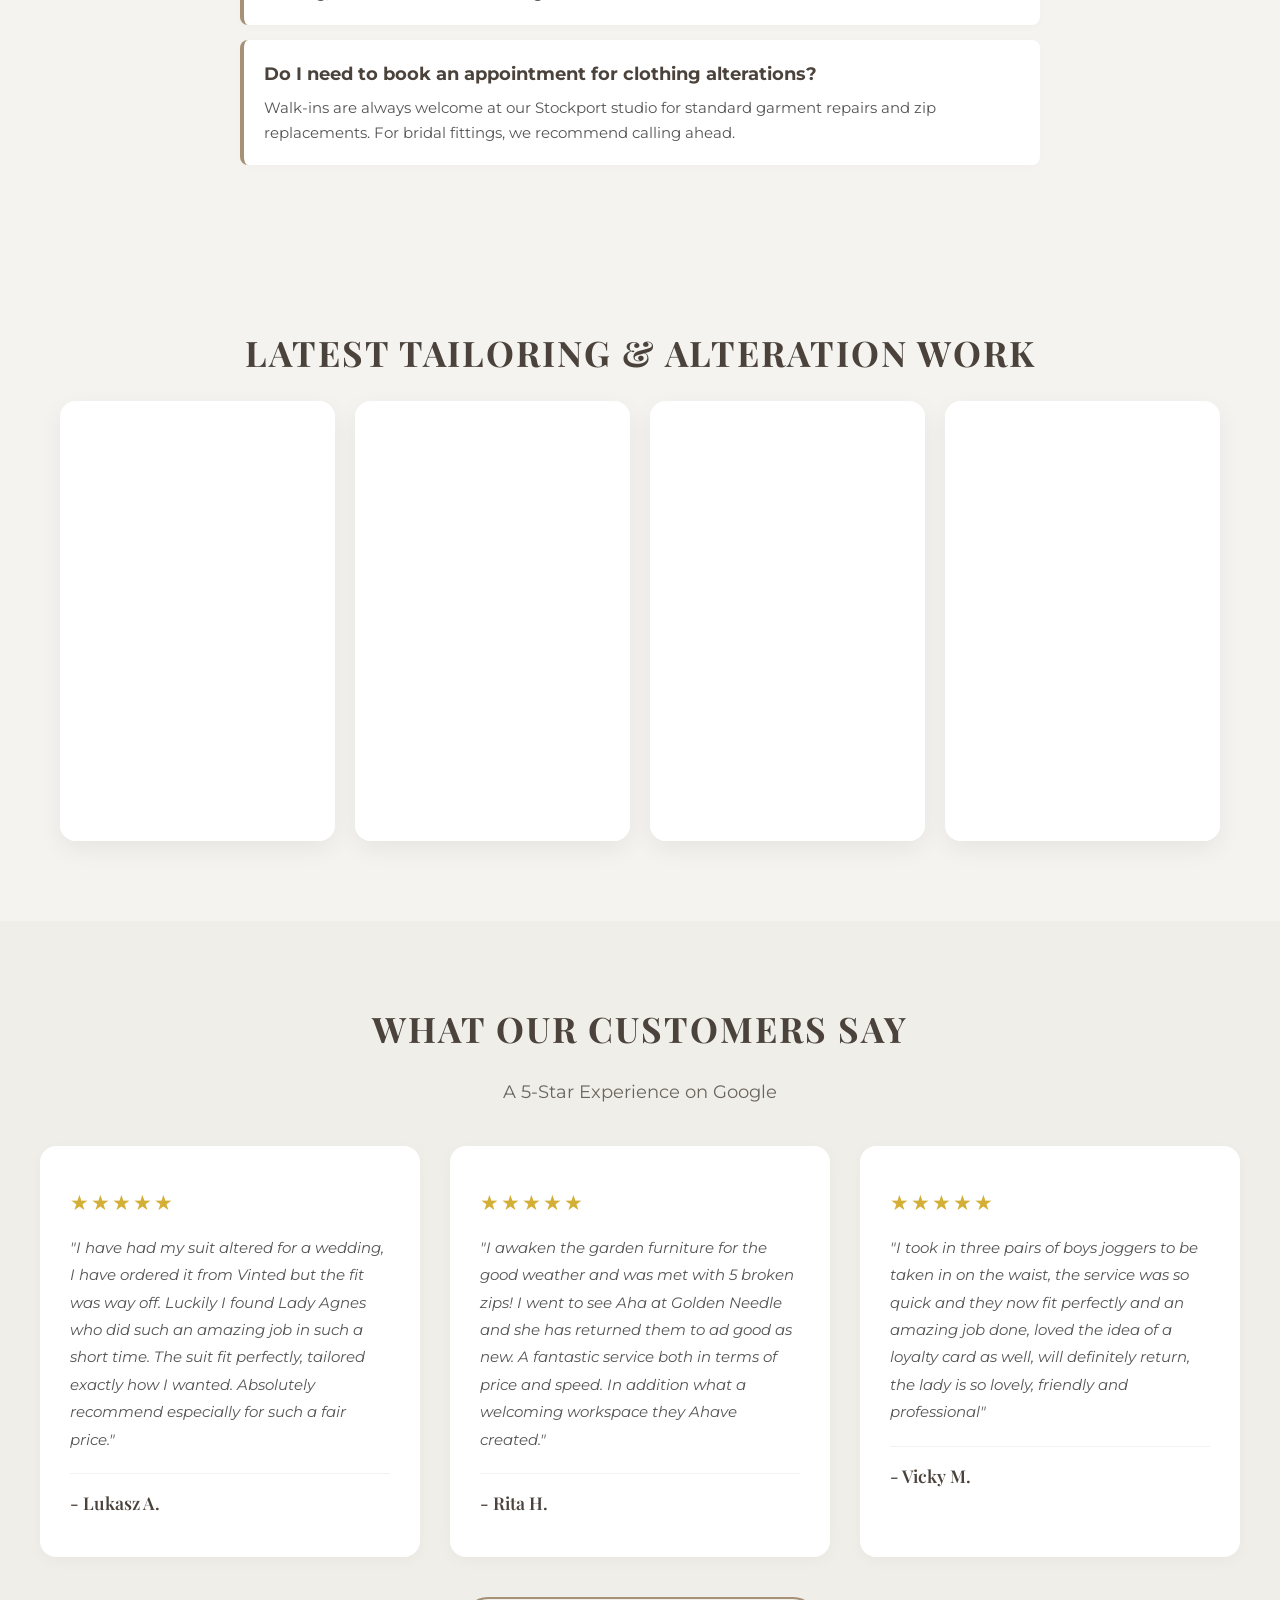
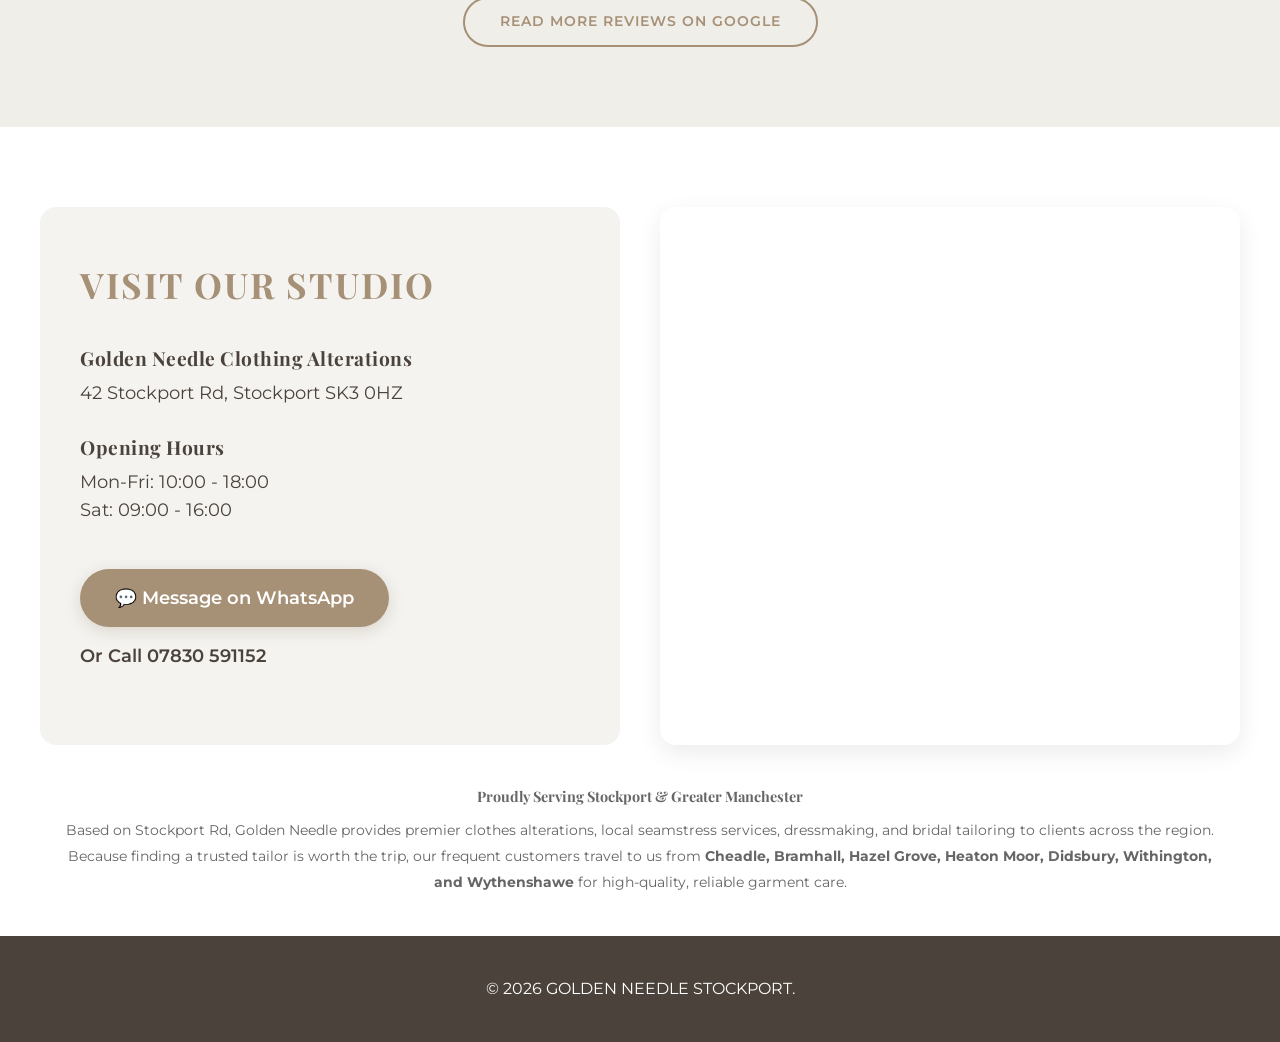
==== commit f7028484: "Update index.html" ====
--- a/index.html
+++ b/index.html
@@ -354,7 +354,7 @@
                     </div>
 
                     <div class="price-cat">
-                        <h3>Evening & Bridal</h3> 
+                        <h3>Evening wear</h3> 
                         <div class="item"><span>Shorten Plain</span> <span>from £30</span></div>
                         <div class="item"><span>With Lining</span> <span>from £50</span></div>
                         <div class="item"><span>Take In</span> <span>from £30</span></div>
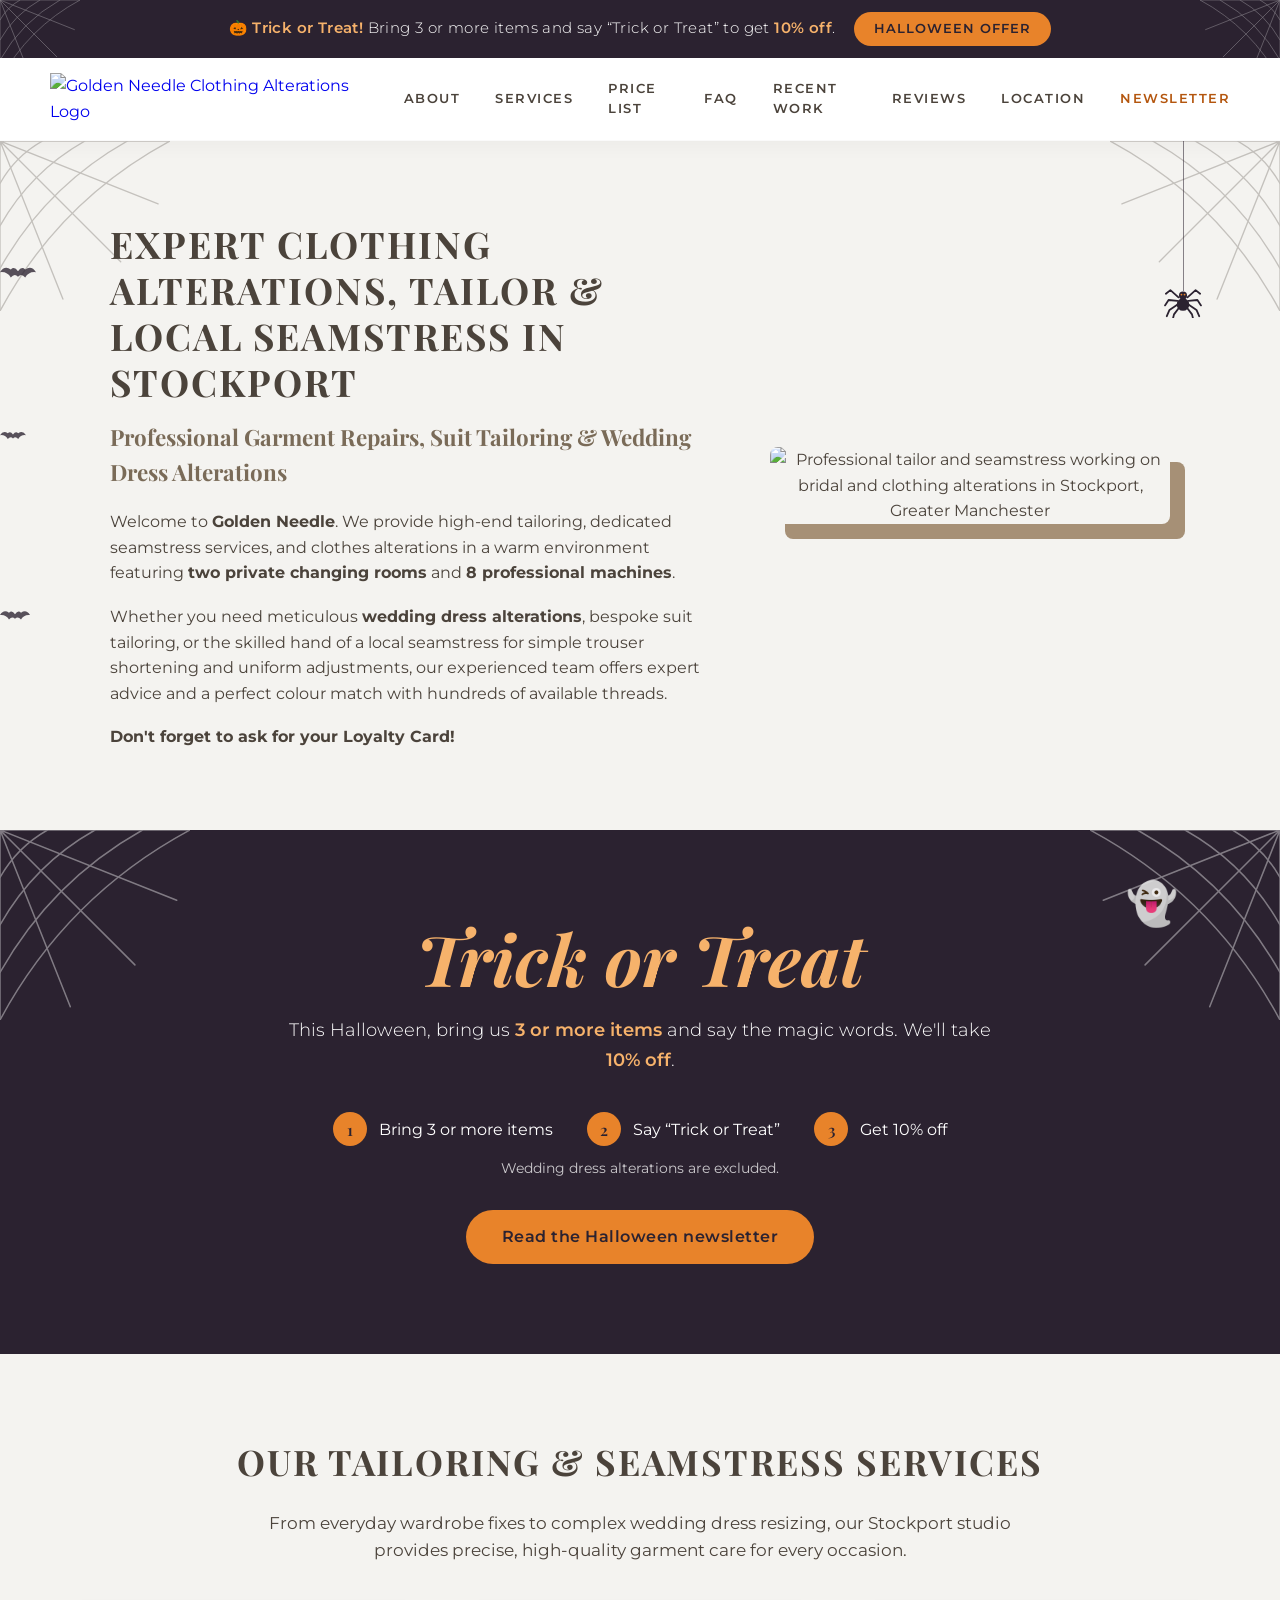
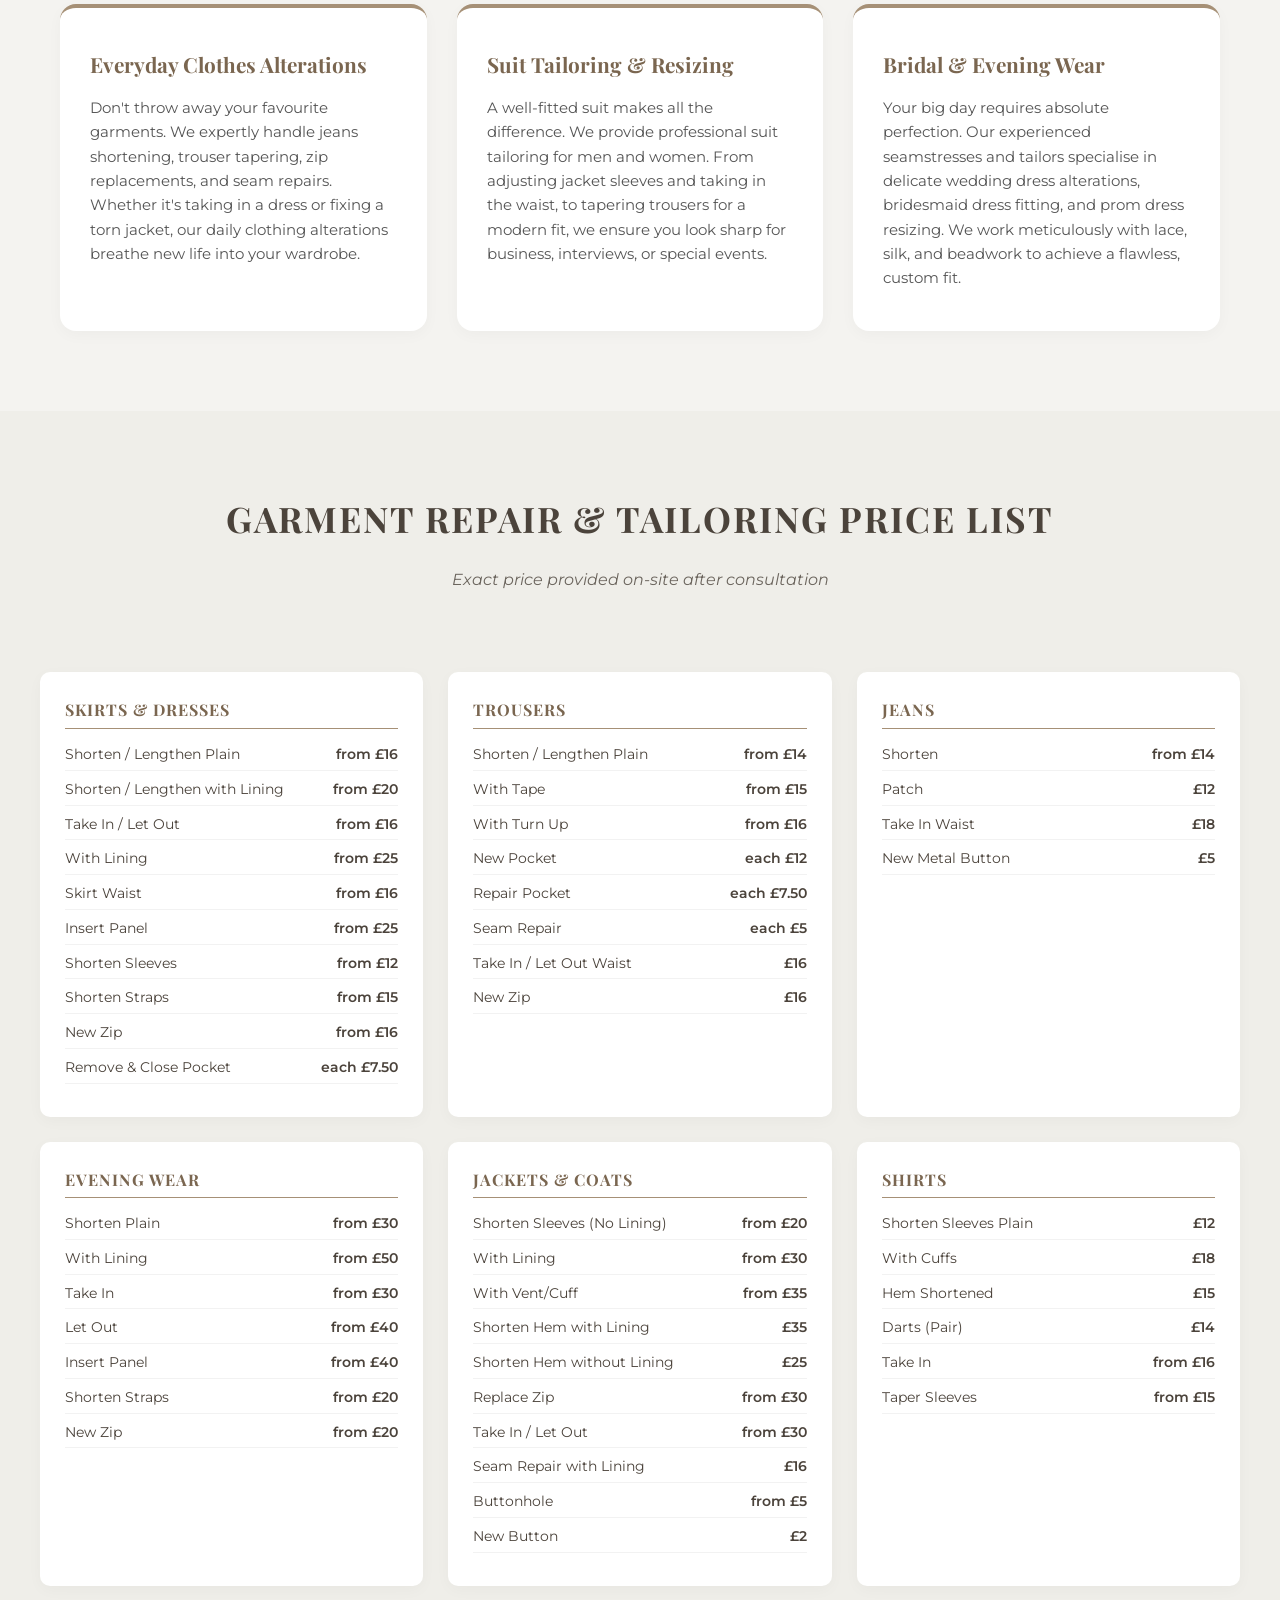
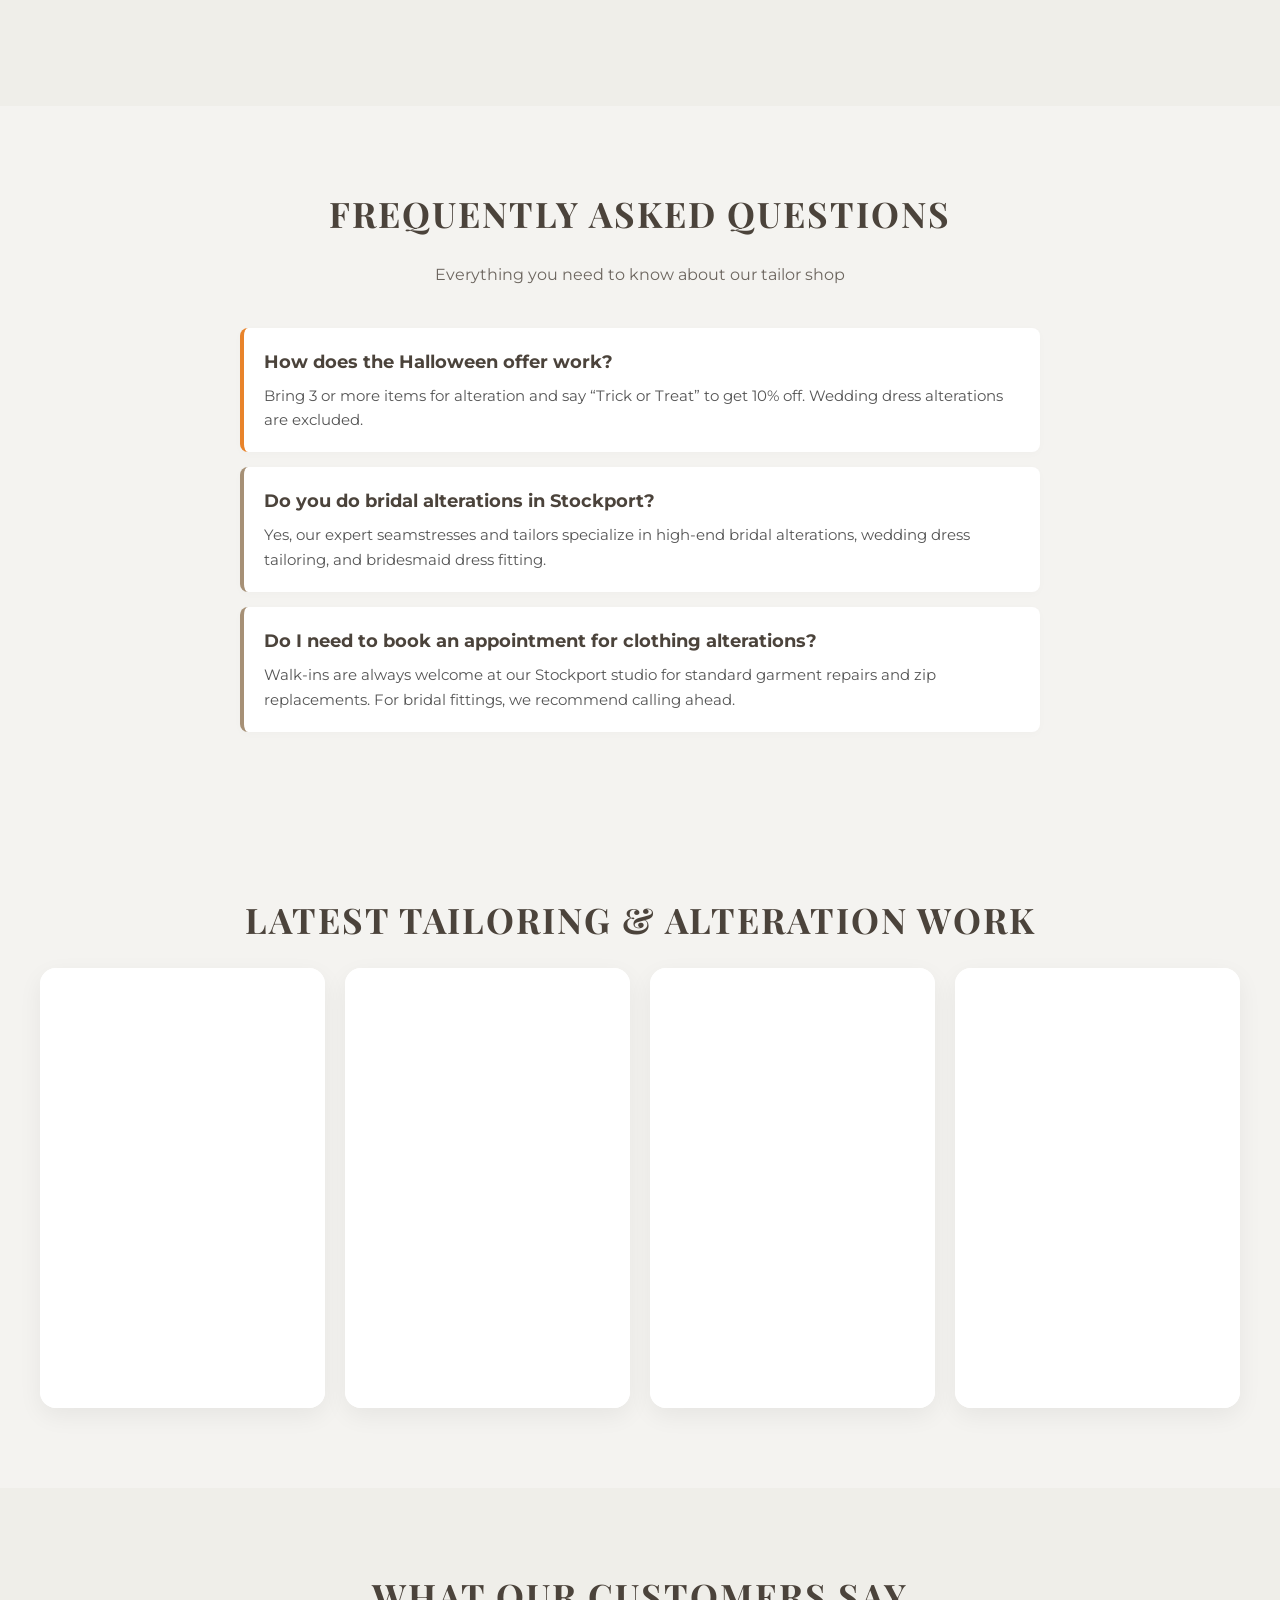
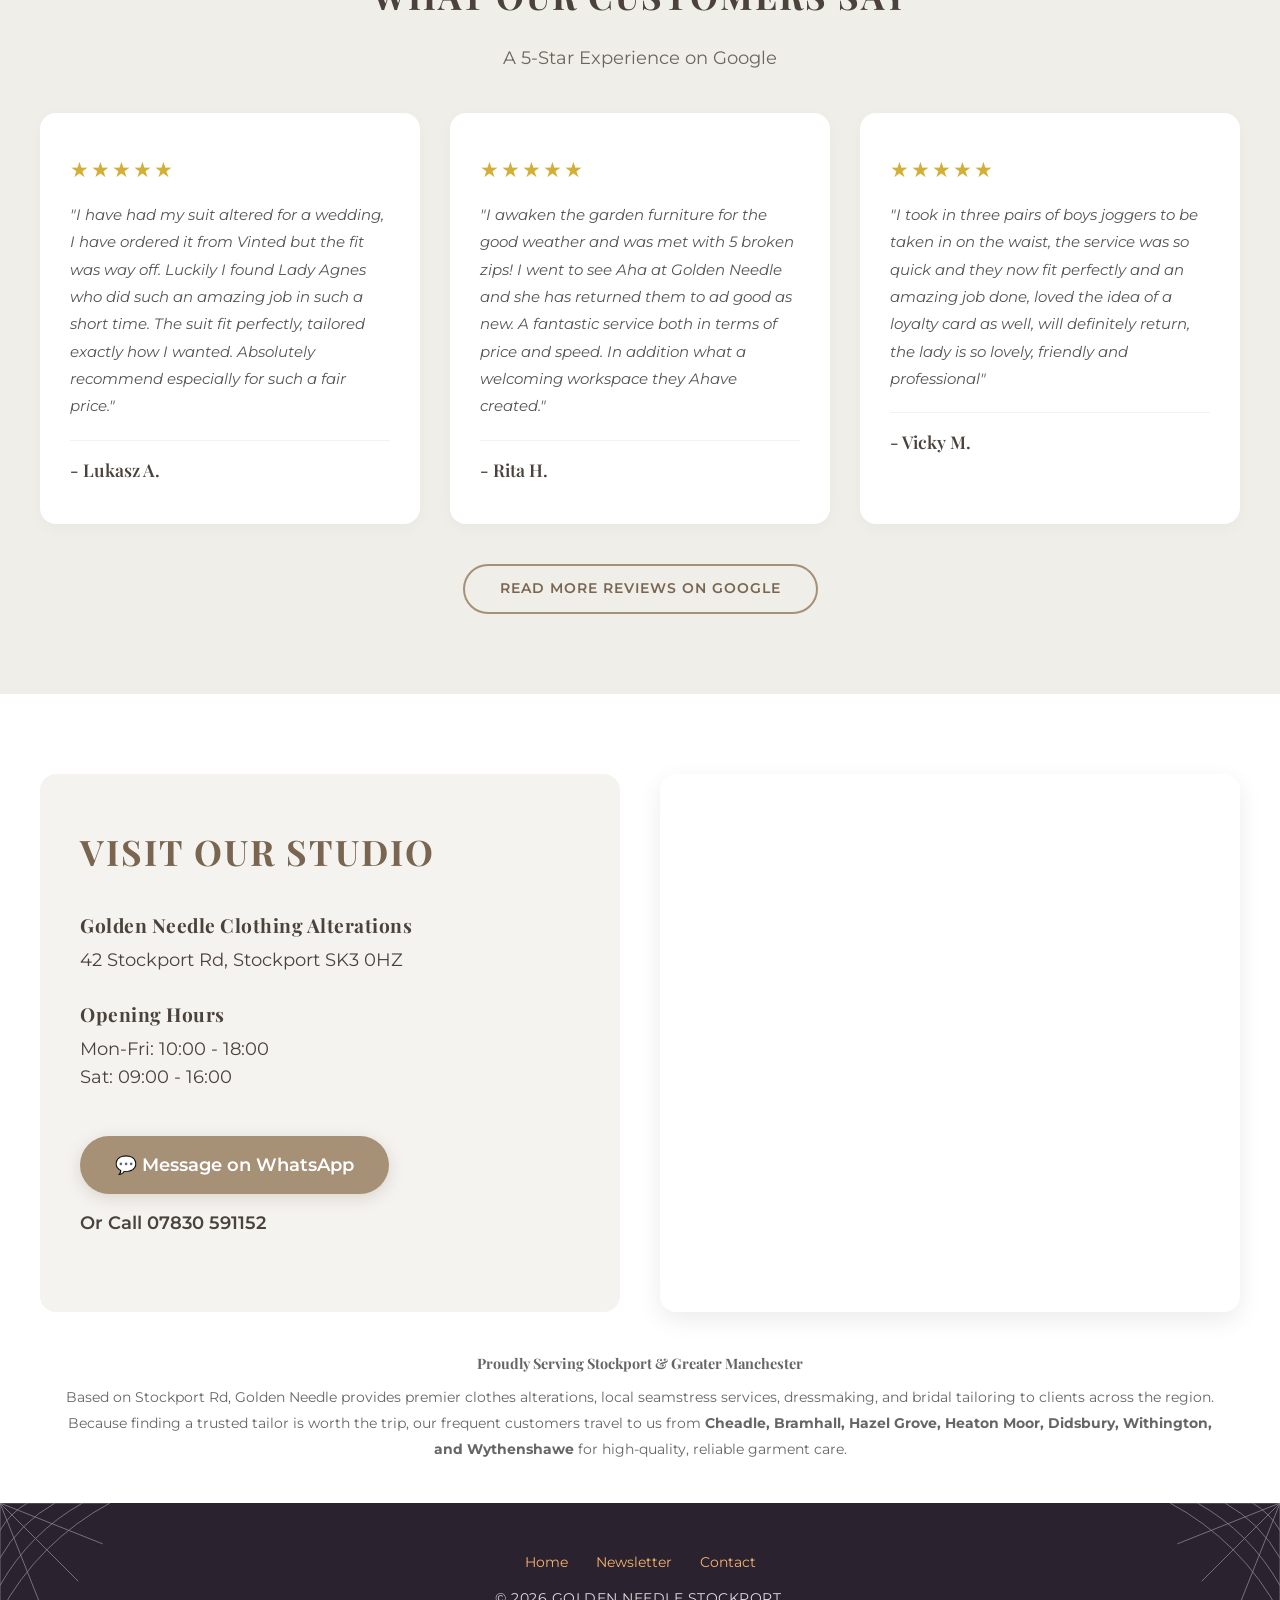
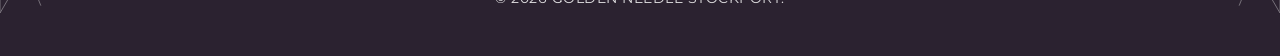
==== commit 3f11dedd: "Add files via upload" ====
--- a/index.html
+++ b/index.html
@@ -1,29 +1,45 @@
 <!DOCTYPE html>
-<html lang="en-GB"> <head>
+<html lang="en-GB">
+<head>
     <meta charset="UTF-8">
     <meta name="viewport" content="width=device-width, initial-scale=1.0">
-    <meta name="theme-color" content="#A69076"> 
+    <meta name="theme-color" content="#2B2230">
     <title>Clothing Alterations, Tailor & Seamstress Stockport | Golden Needle</title>
     <meta name="description" content="Top-rated clothing alterations, local seamstress, and tailor in Stockport. Serving Cheadle, Bramhall, Didsbury, and Greater Manchester. Bridal, suits, and everyday garment repairs.">
     <meta name="keywords" content="clothes alterations stockport, tailor stockport, local seamstress stockport, clothing repairs cheadle, wedding dress alterations stockport, suit tailoring bramhall">
-    <link rel="canonical" href="https://www.yourwebsite.com/">
-    
-    <link rel="icon" href="logo-96x96.png" sizes="96x96" type="image/png">
-    <link rel="apple-touch-icon" href="apple-touch-icon.png"> 
+    <link rel="canonical" href="https://goldenneedle.uk/">
+
+    <!-- Fixed Favicon with Absolute URL -->
+    <link rel="icon" href="https://goldenneedle.uk/logo-96x96.png" sizes="96x96" type="image/png">
+    <link rel="apple-touch-icon" href="https://goldenneedle.uk/apple-touch-icon.png">
     <meta property="og:title" content="Golden Needle | Expert Clothing Alterations, Tailor & Seamstress">
     <meta property="og:description" content="Professional tailoring and local seamstress serving Stockport and Greater Manchester. Bridal wear, suits, and everyday garment repairs.">
-    <meta property="og:image" content="image_0.png">
+    <meta property="og:image" content="https://goldenneedle.uk/image_0.png">
+    <meta property="og:url" content="https://goldenneedle.uk/">
     <meta property="og:type" content="website">
+
+    <script>document.documentElement.classList.add('js');</script>
+
+    <link rel="preconnect" href="https://fonts.googleapis.com">
+    <link rel="preconnect" href="https://fonts.gstatic.com" crossorigin>
+    <link href="https://fonts.googleapis.com/css2?family=Montserrat:wght@300;400;600&family=Playfair+Display:ital,wght@0,600;1,600&display=swap" rel="stylesheet">
+    <link rel="stylesheet" href="style.css">
 
     <script type="application/ld+json">
     [
       {
         "@context": "https://schema.org",
+        "@type": "WebSite",
+        "name": "Golden Needle",
+        "url": "https://goldenneedle.uk/"
+      },
+      {
+        "@context": "https://schema.org",
         "@type": "TailorShop",
         "name": "Golden Needle Clothing Alterations",
-        "image": "image_0.png",
-        "logo": "image_0.png",
-        "url": "https://www.yourwebsite.com/",
+        "image": "https://goldenneedle.uk/image_0.png",
+        "logo": "https://goldenneedle.uk/image_0.png",
+        "url": "https://goldenneedle.uk/",
         "telephone": "07830591152",
         "address": {
           "@type": "PostalAddress",
@@ -35,8 +51,8 @@
         },
         "geo": {
           "@type": "GeoCoordinates",
-          "latitude": 53.4084, 
-          "longitude": -2.1493 
+          "latitude": 53.404274,
+          "longitude": -2.1849052
         },
         "areaServed": [
           {"@type": "City", "name": "Stockport"},
@@ -82,169 +98,27 @@
               "@type": "Answer",
               "text": "Walk-ins are always welcome at our Stockport studio for standard garment repairs and zip replacements. For bridal fittings, we recommend calling ahead."
             }
+          },
+          {
+            "@type": "Question",
+            "name": "How does the Halloween offer work?",
+            "acceptedAnswer": {
+              "@type": "Answer",
+              "text": "Bring 3 or more items for alteration and say 'Trick or Treat' to get 10% off. Wedding dress alterations are excluded."
+            }
           }
         ]
       }
     ]
     </script>
-
-    <style>
-        @import url('https://fonts.googleapis.com/css2?family=Montserrat:wght@300;400;600&family=Playfair+Display:ital,wght@0,600;1,600&display=swap');
-
-        :root {
-            --bg-color: #F4F3F0; 
-            --text-color: #4B433B; 
-            --accent-color: #A69076; 
-        }
-
-        * { margin: 0; padding: 0; box-sizing: border-box; scroll-behavior: smooth; }
-        body { font-family: 'Montserrat', sans-serif; background-color: var(--bg-color); color: var(--text-color); line-height: 1.6; }
-        h1, h2, h3, h4 { font-family: 'Playfair Display', serif; }
-        
-        /* Updated Subtle Top Banner */
-        .top-banner {
-            background-color: var(--text-color);
-            color: #ffffff;
-            text-align: center;
-            padding: 10px 20px;
-            font-size: 0.9rem;
-            display: flex;
-            justify-content: center;
-            align-items: center;
-            gap: 15px;
-            flex-wrap: wrap;
-            z-index: 1001;
-            position: relative;
-            letter-spacing: 0.5px;
-        }
-        .top-banner p { margin: 0; font-weight: 300; }
-        .top-banner strong { font-weight: 600; color: var(--accent-color); }
-        .wa-btn-small {
-            background-color: var(--accent-color);
-            color: #ffffff;
-            text-decoration: none;
-            padding: 6px 18px;
-            border-radius: 30px;
-            font-weight: 600;
-            font-size: 0.8rem;
-            text-transform: uppercase;
-            letter-spacing: 1px;
-            transition: background-color 0.2s ease, transform 0.2s ease;
-        }
-        .wa-btn-small:hover {
-            background-color: #8f7961;
-            transform: translateY(-2px);
-        }
-
-        header {
-            padding: 15px 50px;
-            display: flex; justify-content: space-between; align-items: center;
-            background-color: rgba(255, 255, 255, 0.95);
-            backdrop-filter: blur(10px);
-            -webkit-backdrop-filter: blur(10px);
-            position: sticky; top: 0; z-index: 1000;
-            box-shadow: 0 4px 20px rgba(0,0,0,0.04);
-            border-bottom: 1px solid rgba(0,0,0,0.02);
-        }
-
-        .logo { display: flex; align-items: center; text-decoration: none; }
-        .logo-img { max-height: 90px; width: auto; display: block; }
-
-        .nav-links { display: flex; align-items: center; }
-        .nav-links a { 
-            margin-left: 35px; font-weight: 600; text-transform: uppercase; 
-            font-size: 0.8rem; letter-spacing: 1.5px; text-decoration: none; 
-            color: var(--text-color); transition: color 0.3s ease; position: relative;
-        }
-        .nav-links a::after {
-            content: ''; position: absolute; width: 0; height: 2px;
-            bottom: -6px; left: 0; background-color: var(--accent-color); transition: width 0.3s ease;
-        }
-        .nav-links a:hover { color: var(--accent-color); }
-        .nav-links a:hover::after { width: 100%; }
-
-        .about-section { 
-            padding: 80px 20px; max-width: 1100px; margin: 0 auto; 
-            display: grid; grid-template-columns: 1.2fr 0.8fr; gap: 60px; align-items: center; 
-        }
-        .about-text { text-align: left; }
-        .about-images img { 
-            width: 100%; height: auto; border-radius: 8px; box-shadow: 15px 15px 0px var(--accent-color); 
-        }
-        .badge { display: inline-block; padding: 5px 15px; background: var(--accent-color); color: white; border-radius: 20px; font-size: 0.7rem; font-weight: 600; margin-bottom: 15px; letter-spacing: 1px; }
-
-        .price-grid { display: grid; grid-template-columns: repeat(auto-fit, minmax(320px, 1fr)); gap: 25px; padding: 40px 0; }
-        .price-cat { background: #fff; padding: 25px; border-radius: 10px; text-align: left; box-shadow: 0 4px 15px rgba(0,0,0,0.03); }
-        .price-cat h3 { border-bottom: 1px solid var(--accent-color); margin-bottom: 15px; padding-bottom: 5px; text-transform: uppercase; font-size: 1rem; letter-spacing: 1px; color: var(--accent-color); }
-        .item { display: flex; justify-content: space-between; margin-bottom: 8px; font-size: 0.85rem; border-bottom: 1px solid rgba(0,0,0,0.05); padding-bottom: 4px; }
-        .item span:last-child { font-weight: 600; white-space: nowrap; padding-left: 10px; }
-
-        section { padding: 80px 20px; max-width: 1200px; margin: 0 auto; text-align: center; }
-        h1 { font-size: 2.5rem; margin-bottom: 15px; text-transform: uppercase; letter-spacing: 2px; }
-        h2 { font-size: 2.2rem; margin-bottom: 20px; text-transform: uppercase; letter-spacing: 2px; }
-
-        /* FAQ Section Styling */
-        .faq-grid { display: grid; grid-template-columns: 1fr; gap: 15px; text-align: left; max-width: 800px; margin: 40px auto 0; }
-        .faq-item { background: #fff; padding: 20px; border-radius: 8px; border-left: 4px solid var(--accent-color); box-shadow: 0 2px 10px rgba(0,0,0,0.02); }
-        .faq-item h3 { font-family: 'Montserrat', sans-serif; font-size: 1.1rem; color: var(--text-color); margin-bottom: 8px; }
-        .faq-item p { font-size: 0.95rem; color: #555; }
-
-        .insta-container { padding: 80px 20px; background-color: var(--bg-color); }
-        .insta-grid { display: grid; grid-template-columns: repeat(4, 1fr); gap: 20px; max-width: 1200px; margin: 0 auto; }
-        .insta-item { background: #ffffff; border-radius: 16px; overflow: hidden; box-shadow: 0 8px 24px rgba(0, 0, 0, 0.06); transition: transform 0.3s ease, box-shadow 0.3s ease; }
-        .insta-item:hover { transform: translateY(-4px); box-shadow: 0 12px 32px rgba(0, 0, 0, 0.12); }
-        .insta-item iframe { width: 100%; height: 440px; border: none; background: #fff; display: block; }
-
-        #reviews { background-color: #efeee9; max-width: 100%; }
-        .review-grid { display: grid; grid-template-columns: repeat(auto-fit, minmax(300px, 1fr)); gap: 30px; max-width: 1200px; margin: 40px auto 0; }
-        .review-card { background: #ffffff; padding: 40px 30px; border-radius: 16px; box-shadow: 0 4px 15px rgba(0,0,0,0.03); text-align: left; position: relative; }
-        .stars { color: #D4AF37; font-size: 1.3rem; margin-bottom: 15px; letter-spacing: 2px; }
-        .review-text { font-style: italic; margin-bottom: 20px; color: #555; line-height: 1.8; font-size: 0.95rem; }
-        .reviewer-name { font-weight: 600; font-family: 'Playfair Display', serif; color: var(--text-color); font-size: 1.1rem; border-top: 1px solid rgba(0,0,0,0.05); padding-top: 15px; }
-        
-        .btn-outline { display: inline-block; margin-top: 40px; padding: 12px 35px; border: 2px solid var(--accent-color); color: var(--accent-color); text-decoration: none; font-weight: 600; border-radius: 30px; transition: all 0.3s ease; text-transform: uppercase; font-size: 0.85rem; letter-spacing: 1px; }
-        .btn-outline:hover { background-color: var(--accent-color); color: #ffffff; }
-
-        #contact { background-color: #ffffff; max-width: 100%; padding-bottom: 40px; }
-        .contact-wrapper { max-width: 1200px; margin: 0 auto; display: grid; grid-template-columns: 1fr 1fr; gap: 40px; align-items: stretch; }
-        .contact-card { background-color: var(--bg-color); padding: 50px 40px; border-radius: 16px; text-align: left; display: flex; flex-direction: column; justify-content: center; }
-        .contact-card h2 { text-align: left; margin-bottom: 30px; color: var(--accent-color); }
-        .contact-info-block { margin-bottom: 25px; font-size: 1.1rem; }
-        .contact-info-block strong { display: block; margin-bottom: 5px; color: var(--text-color); font-family: 'Playfair Display', serif; font-size: 1.2rem; letter-spacing: 0.5px; }
-        
-        /* Updated Call/Message Button for Contact Section */
-        .btn-call { display: inline-block; margin-top: 10px; padding: 15px 35px; background-color: var(--accent-color); color: #ffffff; text-decoration: none; font-weight: 600; border-radius: 30px; text-align: center; transition: background-color 0.3s ease, transform 0.2s ease; box-shadow: 0 4px 15px rgba(166, 144, 118, 0.3); }
-        .btn-call:hover { background-color: #8f7961; transform: translateY(-2px); }
-        
-        .map-container { border-radius: 16px; overflow: hidden; box-shadow: 0 8px 24px rgba(0, 0, 0, 0.08); min-height: 450px; }
-        .map-container iframe { width: 100%; height: 100%; border: none; display: block; }
-        
-        .service-areas { max-width: 1200px; margin: 40px auto 0; text-align: center; padding: 0 20px; font-size: 0.9rem; color: #666; }
-        .service-areas p { margin-top: 10px; line-height: 1.8; }
-
-        @media (max-width: 992px) { .insta-grid { grid-template-columns: repeat(2, 1fr); } }
-        @media (max-width: 850px) { .contact-wrapper { grid-template-columns: 1fr; } .map-container { min-height: 350px; } }
-        @media (max-width: 768px) {
-            .top-banner { flex-direction: column; gap: 10px; text-align: center; padding: 15px; }
-            header { padding: 15px 20px; flex-direction: column; gap: 15px; }
-            .nav-links { flex-wrap: wrap; justify-content: center; gap: 15px; }
-            .nav-links a { margin-left: 0; }
-            .about-section { grid-template-columns: 1fr; text-align: center; }
-            .about-text { order: 2; }
-            .about-images { order: 1; margin-bottom: 40px; }
-            .insta-container { padding: 40px 15px; }
-            h1 { font-size: 2rem; }
-            h2 { font-size: 1.8rem; }
-            .contact-card { padding: 30px 20px; }
-            .insta-grid { grid-template-columns: 1fr; }
-        }
-    </style>
 </head>
 <body>
 
     <div class="top-banner">
-        <p>💬 <strong>Have a question?</strong> Just drop us a message. It's the easiest way to reach us, and we reply within 30 mins!</p>
-        <a href="https://wa.me/447830591152" target="_blank" rel="noopener noreferrer" class="wa-btn-small">Message Us</a>
+        <span class="web" aria-hidden="true"></span>
+        <span class="web r" aria-hidden="true"></span>
+        <p><span class="pumpkin" aria-hidden="true">🎃</span> <strong>Trick or Treat!</strong> Bring 3 or more items and say “Trick or Treat” to get <strong>10% off</strong>.</p>
+        <a href="newsletter.html" class="banner-btn">Halloween offer</a>
     </div>
 
     <header>
@@ -259,67 +133,92 @@
             <a href="#social">Recent Work</a>
             <a href="#reviews">Reviews</a>
             <a href="#contact">Location</a>
+            <a href="newsletter.html" class="nav-hot">Newsletter</a>
         </nav>
     </header>
 
     <main>
-        <section id="about" class="about-section">
-            <div class="about-text">
-                <span class="badge">OPENED THIS MONTH • STOCKPORT</span>
-                
-                <h1>Expert Clothing Alterations, Tailor & Local Seamstress in Stockport</h1>
-                <h2 style="font-size: 1.4rem; color: #7a6b58; margin-bottom: 15px;">Professional Garment Repairs, Suit Tailoring & Wedding Dress Alterations</h2>
-                
-                <p>Welcome to <strong>Golden Needle</strong>. We provide high-end tailoring, dedicated seamstress services, and clothes alterations in a warm environment featuring <strong>two private changing rooms</strong> and <strong>8 professional machines</strong>.</p>
-                <br>
-                <p>Whether you need meticulous <strong>wedding dress alterations</strong>, bespoke suit tailoring, or the skilled hand of a local seamstress for simple trouser shortening and uniform adjustments, our experienced team offers expert advice and a perfect colour match with hundreds of available threads.</p>
-                <br>
-                <p><strong>Don't forget to ask for your Loyalty Card!</strong></p>
-            </div>
-            <div class="about-images">
-                <img src="lady.jpg" alt="Professional tailor and seamstress working on bridal and clothing alterations in Stockport, Greater Manchester">
-            </div>
-        </section>
-
-        <section id="services" style="padding: 80px 20px; max-width: 1200px; margin: 0 auto; text-align: center;">
-            <h2>Our Tailoring & Seamstress Services</h2>
-            <p style="opacity: 0.8; max-width: 800px; margin: 0 auto 40px; font-size: 1.05rem;">
-                From everyday wardrobe fixes to complex wedding dress resizing, our Stockport studio provides precise, high-quality garment care for every occasion.
-            </p>
-
-            <div style="display: grid; grid-template-columns: repeat(auto-fit, minmax(300px, 1fr)); gap: 30px; text-align: left;">
-                
-                <div style="background: #fff; padding: 40px 30px; border-radius: 16px; box-shadow: 0 4px 15px rgba(0,0,0,0.03); border-top: 4px solid var(--accent-color);">
-                    <h3 style="margin-bottom: 15px; color: var(--accent-color); font-size: 1.3rem;">Everyday Clothes Alterations</h3>
-                    <p style="font-size: 0.95rem; color: #555;">
-                        Don't throw away your favourite garments. We expertly handle jeans shortening, trouser tapering, zip replacements, and seam repairs. Whether it's taking in a dress or fixing a torn jacket, our daily clothing alterations breathe new life into your wardrobe.
-                    </p>
-                </div>
-
-                <div style="background: #fff; padding: 40px 30px; border-radius: 16px; box-shadow: 0 4px 15px rgba(0,0,0,0.03); border-top: 4px solid var(--accent-color);">
-                    <h3 style="margin-bottom: 15px; color: var(--accent-color); font-size: 1.3rem;">Suit Tailoring & Resizing</h3>
-                    <p style="font-size: 0.95rem; color: #555;">
-                        A well-fitted suit makes all the difference. We provide professional suit tailoring for men and women. From adjusting jacket sleeves and taking in the waist, to tapering trousers for a modern fit, we ensure you look sharp for business, interviews, or special events.
-                    </p>
-                </div>
-
-                <div style="background: #fff; padding: 40px 30px; border-radius: 16px; box-shadow: 0 4px 15px rgba(0,0,0,0.03); border-top: 4px solid var(--accent-color);">
-                    <h3 style="margin-bottom: 15px; color: var(--accent-color); font-size: 1.3rem;">Bridal & Evening Wear</h3>
-                    <p style="font-size: 0.95rem; color: #555;">
-                        Your big day requires absolute perfection. Our experienced seamstresses and tailors specialise in delicate wedding dress alterations, bridesmaid dress fitting, and prom dress resizing. We work meticulously with lace, silk, and beadwork to achieve a flawless, custom fit.
-                    </p>
-                </div>
-
-            </div>
-        </section>
-
-        <section id="prices" style="background: #efeee9; max-width: 100%;">
-            <div style="max-width: 1200px; margin: 0 auto;">
-                <h2>Garment Repair & Tailoring Price List</h2>
-                <p style="margin-bottom: 40px; opacity: 0.8;"><i>Exact price provided on-site after consultation</i></p>
-                
+        <div class="hero">
+            <span class="web dark" aria-hidden="true"></span>
+            <span class="web dark r" aria-hidden="true"></span>
+
+            <div class="spider" aria-hidden="true">
+                <i></i>
+                <svg viewBox="0 0 44 40" width="40" height="36">
+                    <g stroke="currentColor" stroke-width="2" stroke-linecap="round" stroke-linejoin="round" fill="none">
+                        <path d="M17 17L8 9L3 13M16 21L6 20L2 26M16 25L7 31L4 38M18 28L12 36L11 40"/>
+                        <path d="M27 17L36 9L41 13M28 21L38 20L42 26M28 25L37 31L40 38M26 28L32 36L33 40"/>
+                    </g>
+                    <circle cx="22" cy="25" r="7" fill="currentColor"/>
+                    <circle cx="22" cy="15" r="4.5" fill="currentColor"/>
+                    <circle cx="20.3" cy="14" r="1" fill="#E8832A"/>
+                    <circle cx="23.7" cy="14" r="1" fill="#E8832A"/>
+                </svg>
+            </div>
+
+            <span class="bat" style="--t:18%;--dur:19s;--delay:3s" aria-hidden="true"><svg viewBox="0 0 40 16" fill="currentColor"><path d="M0 8Q5 0 12 5Q16 1 20 7Q24 1 28 5Q35 0 40 8Q32 7 28 14Q24 9 20 13Q16 9 12 14Q8 7 0 8Z"/></svg></span>
+            <span class="bat" style="--t:42%;--dur:25s;--delay:9s;width:26px" aria-hidden="true"><svg viewBox="0 0 40 16" fill="currentColor"><path d="M0 8Q5 0 12 5Q16 1 20 7Q24 1 28 5Q35 0 40 8Q32 7 28 14Q24 9 20 13Q16 9 12 14Q8 7 0 8Z"/></svg></span>
+            <span class="bat" style="--t:68%;--dur:22s;--delay:15s;width:30px" aria-hidden="true"><svg viewBox="0 0 40 16" fill="currentColor"><path d="M0 8Q5 0 12 5Q16 1 20 7Q24 1 28 5Q35 0 40 8Q32 7 28 14Q24 9 20 13Q16 9 12 14Q8 7 0 8Z"/></svg></span>
+
+            <section id="about" class="about-section">
+                <div class="about-text">
+                    <h1 class="rise" style="--d:.2s">Expert Clothing Alterations, Tailor & Local Seamstress in Stockport</h1>
+                    <h2 class="subhead rise" style="--d:.4s">Professional Garment Repairs, Suit Tailoring & Wedding Dress Alterations</h2>
+
+                    <p class="rise" style="--d:.6s">Welcome to <strong>Golden Needle</strong>. We provide high-end tailoring, dedicated seamstress services, and clothes alterations in a warm environment featuring <strong>two private changing rooms</strong> and <strong>8 professional machines</strong>.</p>
+                    <p class="rise" style="--d:.75s">Whether you need meticulous <strong>wedding dress alterations</strong>, bespoke suit tailoring, or the skilled hand of a local seamstress for simple trouser shortening and uniform adjustments, our experienced team offers expert advice and a perfect colour match with hundreds of available threads.</p>
+                    <p class="rise" style="--d:.9s"><strong>Don't forget to ask for your Loyalty Card!</strong></p>
+                </div>
+                <div class="about-images rise" style="--d:.5s">
+                    <img src="lady.jpg" alt="Professional tailor and seamstress working on bridal and clothing alterations in Stockport, Greater Manchester">
+                </div>
+            </section>
+        </div>
+
+        <section class="promo" id="halloween" aria-labelledby="halloween-title">
+            <span class="web" aria-hidden="true"></span>
+            <span class="web r" aria-hidden="true"></span>
+            <span class="ghost" aria-hidden="true">👻</span>
+            <div class="promo-inner reveal">
+                <h2 id="halloween-title">Trick or Treat</h2>
+                <p class="sub">This Halloween, bring us <strong>3 or more items</strong> and say the magic words. We'll take <strong>10% off</strong>.</p>
+                <ol class="steps">
+                    <li><span class="n">1</span> Bring 3 or more items</li>
+                    <li><span class="n">2</span> Say “Trick or Treat”</li>
+                    <li><span class="n">3</span> Get 10% off</li>
+                </ol>
+                <p class="fine">Wedding dress alterations are excluded.</p>
+                <a href="newsletter.html" class="btn-pumpkin">Read the Halloween newsletter</a>
+            </div>
+        </section>
+
+        <section id="services">
+            <h2 class="reveal">Our Tailoring & Seamstress Services</h2>
+            <p class="lead reveal">From everyday wardrobe fixes to complex wedding dress resizing, our Stockport studio provides precise, high-quality garment care for every occasion.</p>
+
+            <div class="service-grid">
+                <div class="service-card reveal">
+                    <h3>Everyday Clothes Alterations</h3>
+                    <p>Don't throw away your favourite garments. We expertly handle jeans shortening, trouser tapering, zip replacements, and seam repairs. Whether it's taking in a dress or fixing a torn jacket, our daily clothing alterations breathe new life into your wardrobe.</p>
+                </div>
+                <div class="service-card reveal">
+                    <h3>Suit Tailoring & Resizing</h3>
+                    <p>A well-fitted suit makes all the difference. We provide professional suit tailoring for men and women. From adjusting jacket sleeves and taking in the waist, to tapering trousers for a modern fit, we ensure you look sharp for business, interviews, or special events.</p>
+                </div>
+                <div class="service-card reveal">
+                    <h3>Bridal & Evening Wear</h3>
+                    <p>Your big day requires absolute perfection. Our experienced seamstresses and tailors specialise in delicate wedding dress alterations, bridesmaid dress fitting, and prom dress resizing. We work meticulously with lace, silk, and beadwork to achieve a flawless, custom fit.</p>
+                </div>
+            </div>
+        </section>
+
+        <section id="prices">
+            <div class="price-wrap">
+                <h2 class="reveal">Garment Repair & Tailoring Price List</h2>
+                <p class="reveal" style="margin-bottom: 40px; opacity: .8;"><i>Exact price provided on-site after consultation</i></p>
+
                 <div class="price-grid">
-                    <div class="price-cat">
+                    <div class="price-cat reveal">
                         <h3>Skirts & Dresses</h3>
                         <div class="item"><span>Shorten / Lengthen Plain</span> <span>from £16</span></div>
                         <div class="item"><span>Shorten / Lengthen with Lining</span> <span>from £20</span></div>
@@ -333,7 +232,7 @@
                         <div class="item"><span>Remove & Close Pocket</span> <span>each £7.50</span></div>
                     </div>
 
-                    <div class="price-cat">
+                    <div class="price-cat reveal">
                         <h3>Trousers</h3>
                         <div class="item"><span>Shorten / Lengthen Plain</span> <span>from £14</span></div>
                         <div class="item"><span>With Tape</span> <span>from £15</span></div>
@@ -345,7 +244,7 @@
                         <div class="item"><span>New Zip</span> <span>£16</span></div>
                     </div>
 
-                    <div class="price-cat">
+                    <div class="price-cat reveal">
                         <h3>Jeans</h3>
                         <div class="item"><span>Shorten</span> <span>from £14</span></div>
                         <div class="item"><span>Patch</span> <span>£12</span></div>
@@ -353,8 +252,8 @@
                         <div class="item"><span>New Metal Button</span> <span>£5</span></div>
                     </div>
 
-                    <div class="price-cat">
-                        <h3>Evening wear</h3> 
+                    <div class="price-cat reveal">
+                        <h3>Evening wear</h3>
                         <div class="item"><span>Shorten Plain</span> <span>from £30</span></div>
                         <div class="item"><span>With Lining</span> <span>from £50</span></div>
                         <div class="item"><span>Take In</span> <span>from £30</span></div>
@@ -364,7 +263,7 @@
                         <div class="item"><span>New Zip</span> <span>from £20</span></div>
                     </div>
 
-                    <div class="price-cat">
+                    <div class="price-cat reveal">
                         <h3>Jackets & Coats</h3>
                         <div class="item"><span>Shorten Sleeves (No Lining)</span> <span>from £20</span></div>
                         <div class="item"><span>With Lining</span> <span>from £30</span></div>
@@ -378,7 +277,7 @@
                         <div class="item"><span>New Button</span> <span>£2</span></div>
                     </div>
 
-                    <div class="price-cat">
+                    <div class="price-cat reveal">
                         <h3>Shirts</h3>
                         <div class="item"><span>Shorten Sleeves Plain</span> <span>£12</span></div>
                         <div class="item"><span>With Cuffs</span> <span>£18</span></div>
@@ -392,49 +291,53 @@
         </section>
 
         <section id="faq">
-            <h2>Frequently Asked Questions</h2>
-            <p style="opacity: 0.8;">Everything you need to know about our tailor shop</p>
+            <h2 class="reveal">Frequently Asked Questions</h2>
+            <p class="reveal" style="opacity: .8;">Everything you need to know about our tailor shop</p>
             <div class="faq-grid">
-                <div class="faq-item">
+                <div class="faq-item hot reveal">
+                    <h3>How does the Halloween offer work?</h3>
+                    <p>Bring 3 or more items for alteration and say “Trick or Treat” to get 10% off. Wedding dress alterations are excluded.</p>
+                </div>
+                <div class="faq-item reveal">
                     <h3>Do you do bridal alterations in Stockport?</h3>
                     <p>Yes, our expert seamstresses and tailors specialize in high-end bridal alterations, wedding dress tailoring, and bridesmaid dress fitting.</p>
                 </div>
-                <div class="faq-item">
+                <div class="faq-item reveal">
                     <h3>Do I need to book an appointment for clothing alterations?</h3>
                     <p>Walk-ins are always welcome at our Stockport studio for standard garment repairs and zip replacements. For bridal fittings, we recommend calling ahead.</p>
                 </div>
             </div>
         </section>
 
-        <section id="social" class="insta-container">
-            <h2>Latest Tailoring & Alteration Work</h2> 
+        <section id="social" class="insta-container" style="max-width:100%;">
+            <h2 class="reveal">Latest Tailoring & Alteration Work</h2>
             <div class="insta-grid">
-                <div class="insta-item"><iframe src="https://www.instagram.com/p/DW0zI4PCFtZ/embed" scrolling="no" frameborder="0" title="Recent clothing alteration work on Instagram"></iframe></div>
-                <div class="insta-item"><iframe src="https://www.instagram.com/p/DXCfQV3iLaf/embed" scrolling="no" frameborder="0" title="Recent clothing alteration work on Instagram"></iframe></div>
-                <div class="insta-item"><iframe src="https://www.instagram.com/p/DXHDEPWiIbT/embed" scrolling="no" frameborder="0" title="Recent clothing alteration work on Instagram"></iframe></div>
-                <div class="insta-item"><iframe src="https://www.instagram.com/p/DWzKpxYiH2Z/embed" scrolling="no" frameborder="0" title="Recent clothing alteration work on Instagram"></iframe></div>
+                <div class="insta-item reveal"><iframe src="https://www.instagram.com/p/DW0zI4PCFtZ/embed" scrolling="no" frameborder="0" loading="lazy" title="Recent clothing alteration work on Instagram"></iframe></div>
+                <div class="insta-item reveal"><iframe src="https://www.instagram.com/p/DXCfQV3iLaf/embed" scrolling="no" frameborder="0" loading="lazy" title="Recent clothing alteration work on Instagram"></iframe></div>
+                <div class="insta-item reveal"><iframe src="https://www.instagram.com/p/DXHDEPWiIbT/embed" scrolling="no" frameborder="0" loading="lazy" title="Recent clothing alteration work on Instagram"></iframe></div>
+                <div class="insta-item reveal"><iframe src="https://www.instagram.com/p/DWzKpxYiH2Z/embed" scrolling="no" frameborder="0" loading="lazy" title="Recent clothing alteration work on Instagram"></iframe></div>
             </div>
         </section>
 
         <section id="reviews">
             <div style="max-width: 1200px; margin: 0 auto; text-align: center;">
-                <h2>What Our Customers Say</h2>
-                <p style="opacity: 0.8; font-size: 1.1rem;">A 5-Star Experience on Google</p>
-
-                 <div class="review-grid">
-                    <div class="review-card">
+                <h2 class="reveal">What Our Customers Say</h2>
+                <p class="reveal" style="opacity: .8; font-size: 1.1rem;">A 5-Star Experience on Google</p>
+
+                <div class="review-grid">
+                    <div class="review-card reveal">
                         <div class="stars" aria-label="5 out of 5 stars">★★★★★</div>
                         <p class="review-text">"I have had my suit altered for a wedding, I have ordered it from Vinted but the fit was way off. Luckily I found Lady Agnes who did such an amazing job in such a short time. The suit fit perfectly, tailored exactly how I wanted. Absolutely recommend especially for such a fair price."</p>
                         <div class="reviewer-name">- Lukasz A.</div>
                     </div>
 
-                    <div class="review-card">
+                    <div class="review-card reveal">
                         <div class="stars" aria-label="5 out of 5 stars">★★★★★</div>
                         <p class="review-text">"I awaken the garden furniture for the good weather and was met with 5 broken zips! I went to see Aha at Golden Needle and she has returned them to ad good as new. A fantastic service both in terms of price and speed. In addition what a welcoming workspace they Ahave created."</p>
                         <div class="reviewer-name">- Rita H.</div>
                     </div>
 
-                    <div class="review-card">
+                    <div class="review-card reveal">
                         <div class="stars" aria-label="5 out of 5 stars">★★★★★</div>
                         <p class="review-text">"I took in three pairs of boys joggers to be taken in on the waist, the service was so quick and they now fit perfectly and an amazing job done, loved the idea of a loyalty card as well, will definitely return, the lady is so lovely, friendly and professional"</p>
                         <div class="reviewer-name">- Vicky M.</div>
@@ -447,9 +350,9 @@
 
         <section id="contact">
             <div class="contact-wrapper">
-                <div class="contact-card">
+                <div class="contact-card reveal">
                     <h2>Visit Our Studio</h2>
-                    
+
                     <div class="contact-info-block">
                         <strong>Golden Needle Clothing Alterations</strong>
                         <address style="font-style: normal;">42 Stockport Rd, Stockport SK3 0HZ</address>
@@ -464,11 +367,11 @@
                     <div class="contact-info-block" style="margin-top: 10px;">
                         <a href="https://wa.me/447830591152" target="_blank" rel="noopener noreferrer" class="btn-call">💬 Message on WhatsApp</a>
                         <br>
-                        <a href="tel:07830591152" style="display:inline-block; margin-top: 15px; color: var(--text-color); font-weight: 600; text-decoration: none;">Or Call 07830 591152</a>
-                    </div>
-                </div>
-
-                <div class="map-container">
+                        <a href="tel:07830591152" class="call-link">Or Call 07830 591152</a>
+                    </div>
+                </div>
+
+                <div class="map-container reveal">
                     <iframe src="https://maps.google.com/maps?q=Golden%20Needle%20Clothing%20Alterations,%2042%20Stockport%20Rd,%20Stockport&t=&z=15&ie=UTF8&iwloc=&output=embed" allowfullscreen="" loading="lazy" title="Google Maps Location of Golden Needle"></iframe>
                 </div>
             </div>
@@ -480,9 +383,17 @@
         </section>
     </main>
 
-    <footer style="padding: 40px; background: var(--text-color); color: white; text-align: center;">
+    <footer>
+        <span class="web" aria-hidden="true"></span>
+        <span class="web r" aria-hidden="true"></span>
+        <nav aria-label="Footer">
+            <a href="#about">Home</a>
+            <a href="newsletter.html">Newsletter</a>
+            <a href="#contact">Contact</a>
+        </nav>
         <p>© 2026 GOLDEN NEEDLE STOCKPORT.</p>
     </footer>
 
+    <script src="script.js" defer></script>
 </body>
-</html>
+</html>
--- a/style.css
+++ b/style.css
@@ -0,0 +1,299 @@
+/* Golden Needle – shared styles (home + newsletter) */
+
+:root {
+    --bg-color: #F4F3F0;
+    --text-color: #4B433B;
+    --accent-color: #A69076;
+    --accent-dark: #8f7961;
+    --accent-text: #7a6650;
+    --ink: #2B2230;
+    --pumpkin: #E8832A;
+    --pumpkin-soft: #F6B26B;
+    --pumpkin-deep: #B4560E;
+}
+
+* { margin: 0; padding: 0; box-sizing: border-box; }
+html { scroll-behavior: smooth; scroll-padding-top: 140px; }
+body { font-family: 'Montserrat', sans-serif; background-color: var(--bg-color); color: var(--text-color); line-height: 1.6; }
+h1, h2, h3, h4 { font-family: 'Playfair Display', serif; }
+img { max-width: 100%; }
+:focus-visible { outline: 3px solid var(--pumpkin); outline-offset: 3px; }
+
+/* ---------- Cobwebs ---------- */
+.web {
+    position: absolute; top: 0; left: 0;
+    width: var(--w, 140px); height: var(--w, 140px);
+    background: url("data:image/svg+xml,<svg xmlns='http://www.w3.org/2000/svg' viewBox='0 0 100 100' fill='none' stroke='%23ffffff' stroke-width='.8' stroke-linecap='round'><path d='M0 0H100M0 0L93 37M0 0L71 71M0 0L37 93M0 0V100'/><path d='M25 0Q9 9 0 25M50 0Q18 18 0 50M75 0Q27 27 0 75M100 0Q35 35 0 100'/></svg>") no-repeat 0 0 / contain;
+    opacity: .4; pointer-events: none;
+}
+.web.dark {
+    background-image: url("data:image/svg+xml,<svg xmlns='http://www.w3.org/2000/svg' viewBox='0 0 100 100' fill='none' stroke='%234B433B' stroke-width='.8' stroke-linecap='round'><path d='M0 0H100M0 0L93 37M0 0L71 71M0 0L37 93M0 0V100'/><path d='M25 0Q9 9 0 25M50 0Q18 18 0 50M75 0Q27 27 0 75M100 0Q35 35 0 100'/></svg>");
+    opacity: .28;
+}
+.web.r { left: auto; right: 0; transform: scaleX(-1); }
+.web.b { top: auto; bottom: 0; transform: scaleY(-1); }
+.web.b.r { transform: scale(-1, -1); }
+
+/* ---------- Top banner ---------- */
+.top-banner {
+    position: relative; overflow: hidden; z-index: 1001;
+    background: var(--ink); color: #fff;
+    display: flex; justify-content: center; align-items: center; gap: 18px; flex-wrap: wrap;
+    padding: 12px 70px; font-size: .92rem; letter-spacing: .4px;
+}
+.top-banner .web { --w: 80px; }
+.top-banner p { font-weight: 300; text-align: center; max-width: 72ch; }
+.top-banner strong { font-weight: 600; color: var(--pumpkin-soft); }
+.pumpkin { display: inline-block; transform-origin: 50% 90%; animation: wiggle 3.6s ease-in-out infinite; }
+.banner-btn {
+    background: var(--pumpkin); color: var(--ink); text-decoration: none; white-space: nowrap;
+    padding: 7px 20px; border-radius: 30px; font-weight: 600; font-size: .8rem;
+    text-transform: uppercase; letter-spacing: 1px;
+    transition: background-color .2s ease, transform .2s ease;
+}
+.banner-btn:hover { background: var(--pumpkin-soft); transform: translateY(-2px); }
+
+/* ---------- Header ---------- */
+header {
+    padding: 15px 50px; display: flex; justify-content: space-between; align-items: center;
+    background: rgba(255,255,255,.95); backdrop-filter: blur(10px); -webkit-backdrop-filter: blur(10px);
+    position: sticky; top: 0; z-index: 1000;
+    box-shadow: 0 4px 20px rgba(0,0,0,.04); border-bottom: 1px solid rgba(0,0,0,.02);
+}
+.logo { display: flex; align-items: center; text-decoration: none; }
+.logo-img { max-height: 90px; width: auto; display: block; }
+.nav-links { display: flex; align-items: center; }
+.nav-links a {
+    margin-left: 35px; font-weight: 600; text-transform: uppercase; font-size: .8rem; letter-spacing: 1.5px;
+    text-decoration: none; color: var(--text-color); transition: color .3s ease; position: relative;
+}
+.nav-links a::after {
+    content: ''; position: absolute; width: 0; height: 2px; bottom: -6px; left: 0;
+    background: var(--accent-color); transition: width .3s ease;
+}
+.nav-links a:hover { color: var(--accent-text); }
+.nav-links a:hover::after { width: 100%; }
+.nav-links a.nav-hot { color: var(--pumpkin-deep); }
+.nav-links a.nav-hot::after { background: var(--pumpkin); }
+
+/* ---------- Hero (spider + bats live here) ---------- */
+.hero { position: relative; overflow: hidden; }
+.hero .web { --w: 170px; }
+
+.spider {
+    position: absolute; top: 0; right: 6%; z-index: 2; color: var(--ink);
+    display: flex; flex-direction: column; align-items: center; transform-origin: top center;
+    animation: descend 2.6s cubic-bezier(.3,1.35,.5,1) .8s both, dangle 4.5s ease-in-out 3.4s infinite;
+}
+.spider i { display: block; width: 1px; height: 150px; background: rgba(43,34,48,.55); margin-bottom: -9px; }
+.spider svg { display: block; }
+
+.bat {
+    position: absolute; left: 0; top: var(--t, 15%); width: 36px; color: var(--ink); opacity: .78;
+    pointer-events: none; z-index: 1;
+    animation: fly var(--dur, 20s) linear var(--delay, 3s) infinite;
+}
+.bat svg { display: block; width: 100%; transform-origin: center; animation: flap .32s ease-in-out infinite alternate; }
+
+.about-section {
+    padding: 80px 20px; max-width: 1100px; margin: 0 auto; position: relative;
+    display: grid; grid-template-columns: 1.2fr .8fr; gap: 60px; align-items: center;
+}
+.about-text { text-align: left; }
+.about-text p + p { margin-top: 18px; }
+.about-images img { width: 100%; height: auto; border-radius: 8px; box-shadow: 15px 15px 0 var(--accent-color); display: block; }
+
+.rise { animation: rise .9s cubic-bezier(.2,.7,.2,1) both; animation-delay: var(--d, 0s); }
+
+h1 { font-size: 2.3rem; margin-bottom: 15px; text-transform: uppercase; letter-spacing: 2px; line-height: 1.25; }
+h2 { font-size: 2.2rem; margin-bottom: 20px; text-transform: uppercase; letter-spacing: 2px; }
+.subhead { font-size: 1.4rem; color: #7a6b58; margin-bottom: 18px; text-transform: none; letter-spacing: 0; }
+
+section { padding: 80px 20px; max-width: 1200px; margin: 0 auto; text-align: center; }
+.lead { opacity: .8; max-width: 800px; margin: 0 auto 40px; font-size: 1.05rem; }
+
+/* ---------- Halloween promo band ---------- */
+.promo { position: relative; overflow: hidden; max-width: 100%; background: var(--ink); color: #fff; padding: 90px 20px; }
+.promo .web { --w: 190px; }
+.promo-inner { position: relative; max-width: 860px; margin: 0 auto; z-index: 1; }
+.promo h2 {
+    font-style: italic; text-transform: none; letter-spacing: 0; font-size: clamp(2.6rem, 7vw, 4.4rem);
+    color: var(--pumpkin-soft); line-height: 1.1; margin-bottom: 18px;
+    animation: flicker 5s linear infinite;
+}
+.promo p.sub { font-size: 1.15rem; font-weight: 300; max-width: 60ch; margin: 0 auto; }
+.promo p.sub strong { color: var(--pumpkin-soft); font-weight: 600; }
+.ghost { position: absolute; right: 8%; top: 40px; font-size: 2.6rem; animation: float 5s ease-in-out infinite; opacity: .9; }
+
+.steps { list-style: none; display: flex; flex-wrap: wrap; justify-content: center; gap: 22px 34px; margin: 38px 0 12px; }
+.steps li { display: flex; align-items: center; gap: 12px; font-size: .98rem; text-align: left; }
+.steps .n {
+    flex: none; width: 34px; height: 34px; border-radius: 50%; display: grid; place-items: center;
+    background: var(--pumpkin); color: var(--ink); font-weight: 600; font-family: 'Playfair Display', serif;
+}
+.fine { font-size: .85rem; opacity: .75; margin-top: 10px; }
+
+.btn-pumpkin {
+    display: inline-block; margin-top: 30px; padding: 14px 36px; border-radius: 30px; text-decoration: none;
+    background: var(--pumpkin); color: var(--ink); font-weight: 600; letter-spacing: .5px;
+    transition: background-color .3s ease, transform .2s ease, box-shadow .3s ease;
+    box-shadow: 0 0 0 rgba(232,131,42,0);
+}
+.btn-pumpkin:hover { background: var(--pumpkin-soft); transform: translateY(-2px); box-shadow: 0 8px 28px rgba(232,131,42,.35); }
+
+/* ---------- Services ---------- */
+.service-grid { display: grid; grid-template-columns: repeat(auto-fit, minmax(300px, 1fr)); gap: 30px; text-align: left; }
+.service-card {
+    background: #fff; padding: 40px 30px; border-radius: 16px; border-top: 4px solid var(--accent-color);
+    box-shadow: 0 4px 15px rgba(0,0,0,.03); transition: transform .3s ease, box-shadow .3s ease, border-color .3s ease;
+}
+.service-card:hover { transform: translateY(-5px); box-shadow: 0 14px 30px rgba(43,34,48,.1); border-color: var(--pumpkin); }
+.service-card h3 { margin-bottom: 15px; color: var(--accent-text); font-size: 1.3rem; }
+.service-card p { font-size: .95rem; color: #555; }
+
+/* ---------- Prices ---------- */
+#prices { background: #efeee9; max-width: 100%; }
+.price-wrap { max-width: 1200px; margin: 0 auto; }
+.price-grid { display: grid; grid-template-columns: repeat(auto-fit, minmax(320px, 1fr)); gap: 25px; padding: 40px 0; }
+.price-cat { background: #fff; padding: 25px; border-radius: 10px; text-align: left; box-shadow: 0 4px 15px rgba(0,0,0,.03); transition: transform .3s ease, box-shadow .3s ease; }
+.price-cat:hover { transform: translateY(-4px); box-shadow: 0 12px 26px rgba(43,34,48,.08); }
+.price-cat h3 { border-bottom: 1px solid var(--accent-color); margin-bottom: 15px; padding-bottom: 5px; text-transform: uppercase; font-size: 1rem; letter-spacing: 1px; color: var(--accent-text); }
+.item { display: flex; justify-content: space-between; margin-bottom: 8px; font-size: .85rem; border-bottom: 1px solid rgba(0,0,0,.05); padding-bottom: 4px; }
+.item span:last-child { font-weight: 600; white-space: nowrap; padding-left: 10px; }
+
+/* ---------- FAQ ---------- */
+.faq-grid { display: grid; grid-template-columns: 1fr; gap: 15px; text-align: left; max-width: 800px; margin: 40px auto 0; }
+.faq-item { background: #fff; padding: 20px; border-radius: 8px; border-left: 4px solid var(--accent-color); box-shadow: 0 2px 10px rgba(0,0,0,.02); }
+.faq-item.hot { border-left-color: var(--pumpkin); }
+.faq-item h3 { font-family: 'Montserrat', sans-serif; font-size: 1.1rem; margin-bottom: 8px; }
+.faq-item p { font-size: .95rem; color: #555; }
+
+/* ---------- Instagram ---------- */
+.insta-container { padding: 80px 20px; }
+.insta-grid { display: grid; grid-template-columns: repeat(4, 1fr); gap: 20px; max-width: 1200px; margin: 0 auto; }
+.insta-item { background: #fff; border-radius: 16px; overflow: hidden; box-shadow: 0 8px 24px rgba(0,0,0,.06); transition: transform .3s ease, box-shadow .3s ease; }
+.insta-item:hover { transform: translateY(-4px); box-shadow: 0 12px 32px rgba(0,0,0,.12); }
+.insta-item iframe { width: 100%; height: 440px; border: none; background: #fff; display: block; }
+
+/* ---------- Reviews ---------- */
+#reviews { background: #efeee9; max-width: 100%; }
+.review-grid { display: grid; grid-template-columns: repeat(auto-fit, minmax(300px, 1fr)); gap: 30px; max-width: 1200px; margin: 40px auto 0; }
+.review-card { background: #fff; padding: 40px 30px; border-radius: 16px; box-shadow: 0 4px 15px rgba(0,0,0,.03); text-align: left; transition: transform .3s ease; }
+.review-card:hover { transform: translateY(-4px); }
+.stars { color: #D4AF37; font-size: 1.3rem; margin-bottom: 15px; letter-spacing: 2px; }
+.review-text { font-style: italic; margin-bottom: 20px; color: #555; line-height: 1.8; font-size: .95rem; }
+.reviewer-name { font-weight: 600; font-family: 'Playfair Display', serif; font-size: 1.1rem; border-top: 1px solid rgba(0,0,0,.05); padding-top: 15px; }
+
+.btn-outline { display: inline-block; margin-top: 40px; padding: 12px 35px; border: 2px solid var(--accent-color); color: var(--accent-text); text-decoration: none; font-weight: 600; border-radius: 30px; transition: all .3s ease; text-transform: uppercase; font-size: .85rem; letter-spacing: 1px; }
+.btn-outline:hover { background: var(--accent-color); color: #fff; }
+
+/* ---------- Contact ---------- */
+#contact { background: #fff; max-width: 100%; padding-bottom: 40px; }
+.contact-wrapper { max-width: 1200px; margin: 0 auto; display: grid; grid-template-columns: 1fr 1fr; gap: 40px; align-items: stretch; }
+.contact-card { background: var(--bg-color); padding: 50px 40px; border-radius: 16px; text-align: left; display: flex; flex-direction: column; justify-content: center; }
+.contact-card h2 { text-align: left; margin-bottom: 30px; color: var(--accent-text); }
+.contact-info-block { margin-bottom: 25px; font-size: 1.1rem; }
+.contact-info-block strong { display: block; margin-bottom: 5px; font-family: 'Playfair Display', serif; font-size: 1.2rem; letter-spacing: .5px; }
+.btn-call { display: inline-block; margin-top: 10px; padding: 15px 35px; background: var(--accent-color); color: #fff; text-decoration: none; font-weight: 600; border-radius: 30px; text-align: center; transition: background-color .3s ease, transform .2s ease; box-shadow: 0 4px 15px rgba(166,144,118,.3); }
+.btn-call:hover { background: var(--accent-dark); transform: translateY(-2px); }
+.call-link { display: inline-block; margin-top: 15px; color: var(--text-color); font-weight: 600; text-decoration: none; }
+.map-container { border-radius: 16px; overflow: hidden; box-shadow: 0 8px 24px rgba(0,0,0,.08); min-height: 450px; }
+.map-container iframe { width: 100%; height: 100%; border: none; display: block; }
+.service-areas { max-width: 1200px; margin: 40px auto 0; text-align: center; padding: 0 20px; font-size: .9rem; color: #666; }
+.service-areas p { margin-top: 10px; line-height: 1.8; }
+
+/* ---------- Footer ---------- */
+footer { position: relative; overflow: hidden; padding: 46px 20px; background: var(--ink); color: #fff; text-align: center; }
+footer .web { --w: 110px; }
+footer nav { margin-bottom: 14px; }
+footer a { color: var(--pumpkin-soft); text-decoration: none; margin: 0 12px; font-size: .9rem; }
+footer a:hover { text-decoration: underline; }
+footer p { font-size: .85rem; opacity: .85; letter-spacing: .5px; }
+
+/* ---------- Newsletter page ---------- */
+.letter-hero { text-align: center; padding: 90px 20px 40px; max-width: 900px; margin: 0 auto; position: relative; }
+.letter-hero .kicker { font-size: .95rem; color: var(--accent-text); margin-bottom: 14px; letter-spacing: .5px; }
+.letter-hero h1 { text-transform: none; letter-spacing: 0; font-style: italic; font-size: clamp(2.4rem, 6vw, 3.8rem); }
+.letter-hero p { font-size: 1.1rem; opacity: .85; max-width: 56ch; margin: 0 auto; }
+
+.paper {
+    position: relative; overflow: hidden; background: #fff; max-width: 780px; margin: 0 auto 80px;
+    padding: 60px 56px; border-radius: 16px; text-align: left;
+    box-shadow: 0 14px 40px rgba(43,34,48,.08);
+}
+.paper .web { --w: 120px; }
+.paper > * { position: relative; }
+.paper h2 { text-transform: none; letter-spacing: 0; font-size: 1.9rem; margin: 0 0 16px; }
+.paper h2.pumpkin-h { color: var(--pumpkin-deep); }
+.paper p { margin-bottom: 16px; font-size: 1.02rem; line-height: 1.85; }
+.paper hr { border: 0; height: 1px; background: rgba(0,0,0,.09); margin: 46px 0; }
+
+.offer-box { background: var(--ink); color: #fff; border-radius: 14px; padding: 30px 30px 26px; margin: 26px 0 22px; }
+.offer-box .big { font-family: 'Playfair Display', serif; font-style: italic; font-size: 2rem; color: var(--pumpkin-soft); animation: flicker 5s linear infinite; margin-bottom: 8px; }
+.offer-box .steps { justify-content: flex-start; margin: 18px 0 6px; }
+.offer-box .fine { opacity: .8; margin-top: 12px; }
+
+.pull { border-left: 4px solid var(--pumpkin); padding: 6px 0 6px 22px; margin: 26px 0; font-family: 'Playfair Display', serif; font-size: 1.45rem; font-style: italic; line-height: 1.5; }
+.signoff { font-family: 'Playfair Display', serif; font-style: italic; font-size: 1.2rem; margin-top: 26px; }
+.paper .btn-call, .paper .btn-pumpkin { margin-top: 6px; }
+.paper .btn-outline { margin-top: 6px; }
+.cta-row { display: flex; flex-wrap: wrap; gap: 14px; align-items: center; margin-top: 10px; }
+
+/* ---------- Scroll reveal ---------- */
+.js .reveal { opacity: 0; transform: translateY(20px); transition: opacity .7s ease, transform .7s cubic-bezier(.2,.7,.2,1); }
+.js .reveal.in { opacity: 1; transform: none; }
+
+/* ---------- Keyframes ---------- */
+@keyframes rise { from { opacity: 0; transform: translateY(22px); } to { opacity: 1; transform: none; } }
+@keyframes descend { from { transform: translateY(-190px); } to { transform: translateY(0); } }
+@keyframes dangle { 0%, 100% { transform: rotate(-3deg); } 50% { transform: rotate(3deg); } }
+@keyframes wiggle { 0%, 36%, 100% { transform: rotate(0); } 8% { transform: rotate(-14deg); } 16% { transform: rotate(11deg); } 24% { transform: rotate(-7deg); } 30% { transform: rotate(4deg); } }
+@keyframes float { 0%, 100% { transform: translateY(0) rotate(-4deg); } 50% { transform: translateY(-14px) rotate(4deg); } }
+@keyframes flap { from { transform: scaleY(1); } to { transform: scaleY(.5); } }
+@keyframes fly {
+    0%   { transform: translate(-70px, 0); }
+    8%   { transform: translate(22vw, -26px); }
+    16%  { transform: translate(48vw, 12px); }
+    24%  { transform: translate(76vw, -30px); }
+    32%  { transform: translate(110vw, -8px); }
+    100% { transform: translate(110vw, -8px); }
+}
+@keyframes flicker {
+    0%, 19%, 21%, 62%, 64%, 100% { text-shadow: 0 0 22px rgba(232,131,42,.6), 0 0 2px rgba(232,131,42,.5); }
+    20%, 63% { text-shadow: 0 0 6px rgba(232,131,42,.25); }
+    40% { text-shadow: 0 0 34px rgba(232,131,42,.8), 0 0 4px rgba(232,131,42,.6); }
+}
+
+/* ---------- Responsive ---------- */
+@media (max-width: 992px) { .insta-grid { grid-template-columns: repeat(2, 1fr); } }
+@media (max-width: 850px) { .contact-wrapper { grid-template-columns: 1fr; } .map-container { min-height: 350px; } }
+@media (max-width: 768px) {
+    html { scroll-padding-top: 20px; }
+    .top-banner { flex-direction: column; gap: 10px; padding: 16px 44px; }
+    header { padding: 15px 20px; flex-direction: column; gap: 15px; position: static; }
+    .nav-links { flex-wrap: wrap; justify-content: center; gap: 15px; }
+    .nav-links a { margin-left: 0; }
+    .about-section { grid-template-columns: 1fr; text-align: center; padding-top: 60px; }
+    .about-text { order: 2; text-align: center; }
+    .about-images { order: 1; margin-bottom: 40px; }
+    .spider { right: 14px; }
+    .spider i { height: 70px; }
+    .spider svg { width: 30px; }
+    .ghost { right: 5%; top: 18px; font-size: 2rem; }
+    .insta-container { padding: 40px 15px; }
+    .insta-grid { grid-template-columns: 1fr; }
+    h1 { font-size: 1.8rem; }
+    h2 { font-size: 1.7rem; }
+    .promo { padding: 70px 20px; }
+    .steps { flex-direction: column; align-items: flex-start; display: inline-flex; }
+    .contact-card { padding: 30px 20px; }
+    .paper { padding: 36px 22px; margin: 0 14px 60px; }
+    .letter-hero { padding-top: 70px; }
+}
+
+/* ---------- Respect reduced motion ---------- */
+@media (prefers-reduced-motion: reduce) {
+    *, *::before, *::after { animation: none !important; transition: none !important; scroll-behavior: auto !important; }
+    .js .reveal { opacity: 1; transform: none; }
+    .bat { display: none; }
+}
